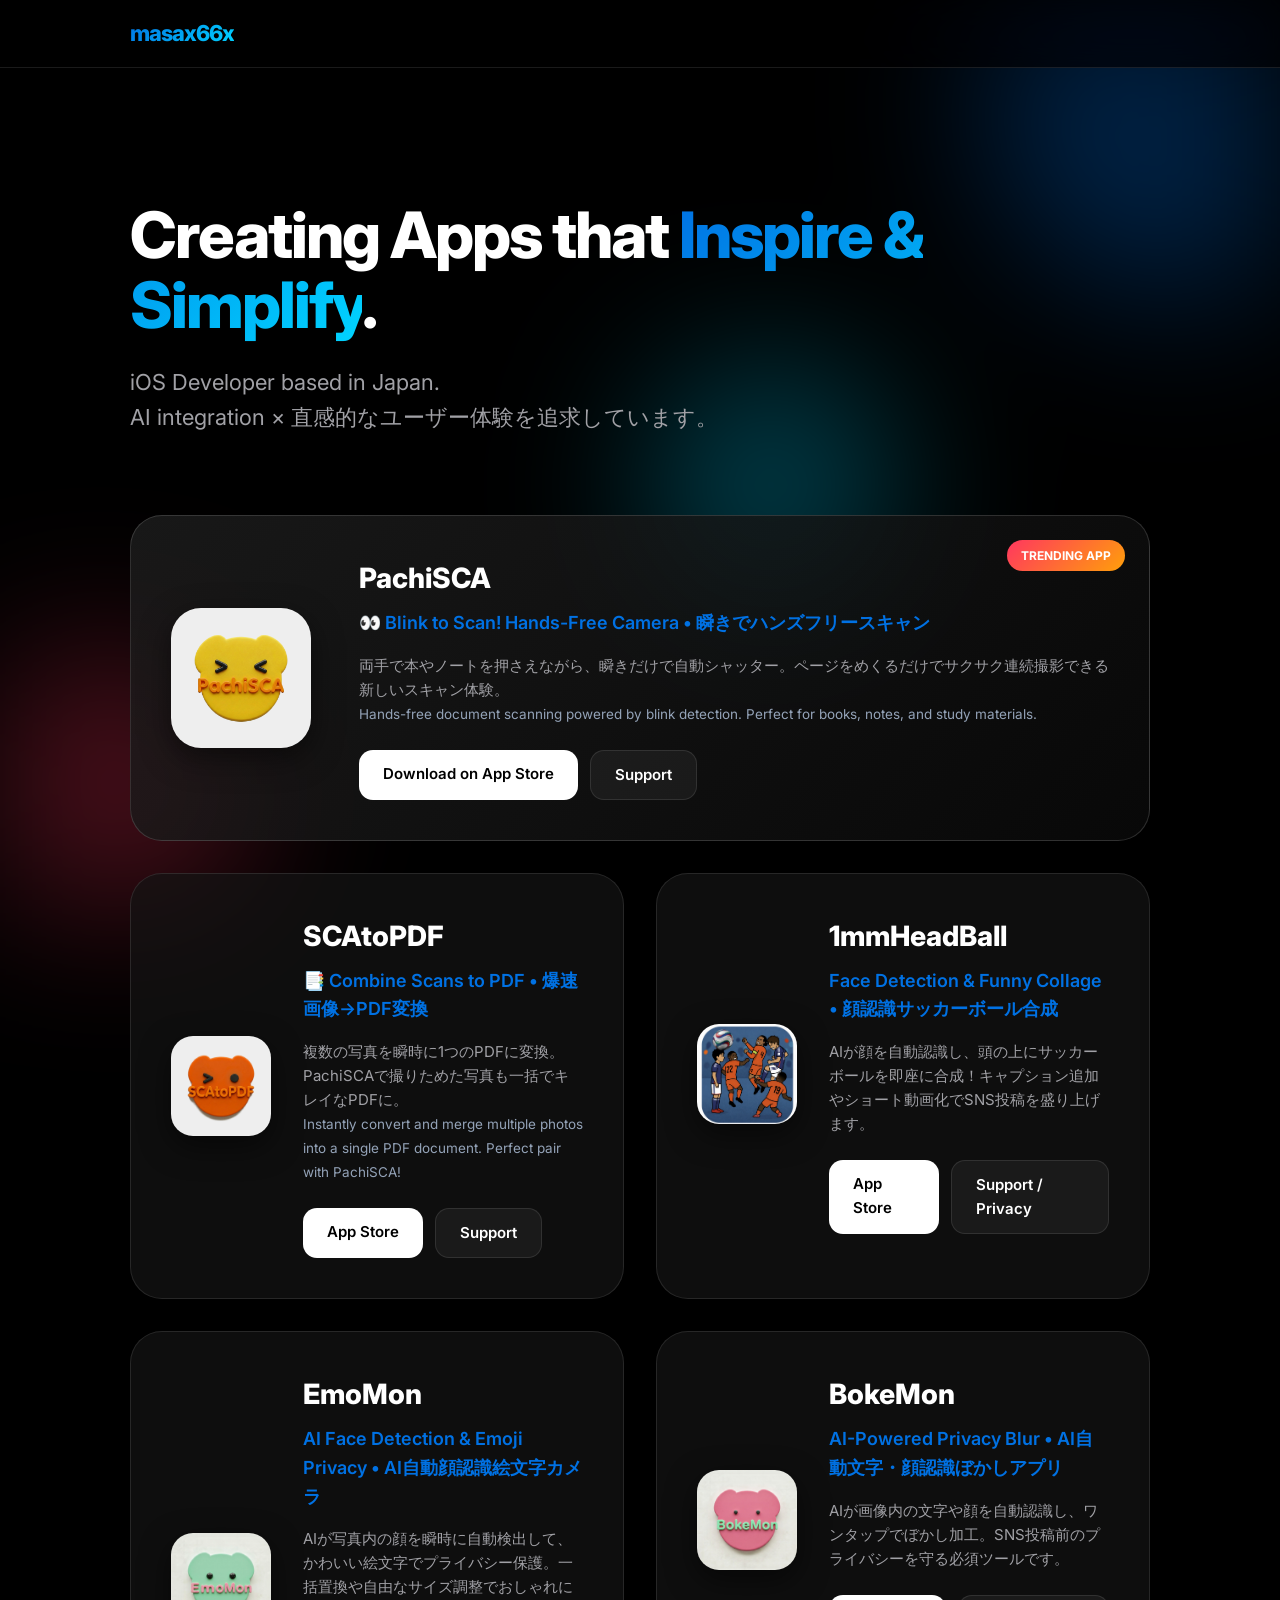
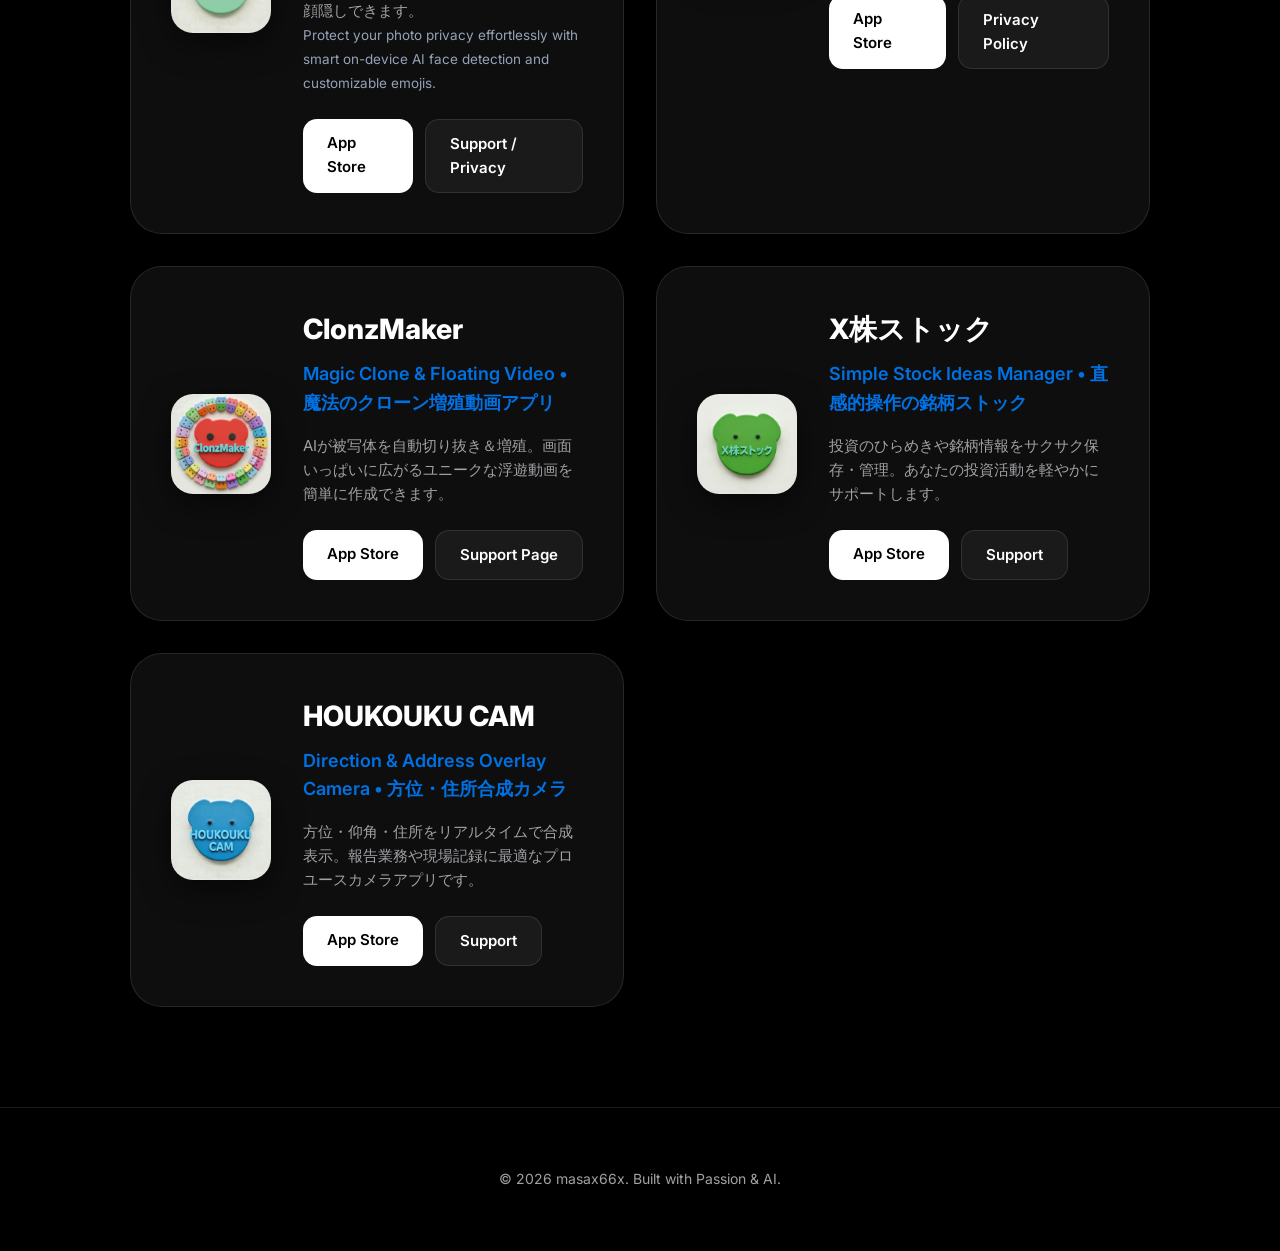
==== index.html @ 4d0e9a1a "Add EmoMon support & privacy policy page" ====
<!DOCTYPE html>
<html lang="ja">
<head>
    <meta charset="UTF-8">
    <meta name="viewport" content="width=device-width, initial-scale=1.0">
    <title>masax66x - iOS Developer Portfolio</title>
    <link rel="stylesheet" href="styles.css">
    <link rel="preconnect" href="https://fonts.googleapis.com">
    <link rel="preconnect" href="https://fonts.gstatic.com" crossorigin>
    <link href="https://fonts.googleapis.com/css2?family=Inter:wght@400;600;800&display=swap" rel="stylesheet">
    <link rel="canonical" href="https://masax66x-dev.github.io/">
    <meta name="description" content="Japanese iOS developer creating unique and practical apps with AI.">
</head>
<body>
    <div class="background-blobs">
        <div class="blob blob-1"></div>
        <div class="blob blob-2"></div>
        <div class="blob blob-3"></div>
    </div>

    <nav>
        <div class="nav-content">
            <a href="index.html" class="logo-text" style="text-decoration: none; color: inherit;">masax66x</a>
        </div>
    </nav>

    <main>
        <header class="hero">
            <h1 class="hero-title">Creating Apps that <span class="gradient-text">Inspire & Simplify</span>.</h1>
            <p class="hero-subtitle">
                iOS Developer based in Japan.<br>
                AI integration × 直感的なユーザー体験を追求しています。
            </p>
        </header>

        <section class="app-section">
            <div class="grid">

                <!-- PachiSCA (Featured) -->
                <div class="card featured-card">
                    <span class="badge">Trending App</span>
                    <div class="card-content">
                        <img src="assets/pachisca.png" alt="PachiSCA" class="app-icon">
                        <div class="app-info">
                            <h2 class="app-name">PachiSCA</h2>
                            <p class="app-tagline">👀 Blink to Scan! Hands-Free Camera • 瞬きでハンズフリースキャン</p>
                            <p class="app-description">
                                両手で本やノートを押さえながら、瞬きだけで自動シャッター。ページをめくるだけでサクサク連続撮影できる新しいスキャン体験。<br>
                                <span style="color: #94a3b8; font-size: 0.9em;">Hands-free document scanning powered by blink detection. Perfect for books, notes, and study materials.</span>
                            </p>
                            <div class="actions">
                                <a href="https://apps.apple.com/app/pachisca/id6759353652" target="_blank" class="btn btn-primary">Download on App Store</a>
                                <a href="https://leeward-ton-616.notion.site/PachiSCA-30cac8cb794e804baee2f85e294e82a7" target="_blank" class="btn btn-outline">Support</a>
                            </div>
                        </div>
                    </div>
                </div>

                <!-- SCAtoPDF -->
                <div class="card">
                    <div class="card-content">
                        <img src="assets/scatopdf.jpg" alt="SCAtoPDF" class="app-icon">
                        <div class="app-info">
                            <h2 class="app-name">SCAtoPDF</h2>
                            <p class="app-tagline">📑 Combine Scans to PDF • 爆速画像→PDF変換</p>
                            <p class="app-description">
                                複数の写真を瞬時に1つのPDFに変換。PachiSCAで撮りためた写真も一括でキレイなPDFに。<br>
                                <span style="color: #94a3b8; font-size: 0.9em;">Instantly convert and merge multiple photos into a single PDF document. Perfect pair with PachiSCA!</span>
                            </p>
                            <div class="actions">
                                <a href="https://apps.apple.com/app/scatopdf/id6759510153" target="_blank" class="btn btn-primary">App Store</a>
                                <a href="https://leeward-ton-616.notion.site/SCAtoPDF-30fac8cb794e8008b11fe68949dae117" target="_blank" class="btn btn-outline">Support</a>
                            </div>
                        </div>
                    </div>
                </div>

                <!-- 1mmHeadBall -->
                <div class="card">
                    <div class="card-content">
                        <img src="assets/HeadBall.jpg" alt="HeadBall" class="app-icon">
                        <div class="app-info">
                            <h2 class="app-name">1mmHeadBall</h2>
                            <p class="app-tagline">Face Detection & Funny Collage • 顔認識サッカーボール合成</p>
                            <p class="app-description">
                                AIが顔を自動認識し、頭の上にサッカーボールを即座に合成！キャプション追加やショート動画化でSNS投稿を盛り上げます。
                            </p>
                            <div class="actions">
                                <a href="https://apps.apple.com/app/1mmheadball/id6781898961" target="_blank" class="btn btn-primary">App Store</a>
                                <a href="headball.html" class="btn btn-outline">Support / Privacy</a>
                            </div>
                        </div>
                    </div>
                </div>

                <!-- EmoMon -->
                <div class="card">
                    <div class="card-content">
                        <img src="assets/emomon.png" alt="EmoMon" class="app-icon">
                        <div class="app-info">
                            <h2 class="app-name">EmoMon</h2>
                            <p class="app-tagline">AI Face Detection & Emoji Privacy • AI自動顔認識絵文字カメラ</p>
                            <p class="app-description">
                                AIが写真内の顔を瞬時に自動検出して、かわいい絵文字でプライバシー保護。一括置換や自由なサイズ調整でおしゃれに顔隠しできます。<br>
                                <span style="color: #94a3b8; font-size: 0.9em;">Protect your photo privacy effortlessly with smart on-device AI face detection and customizable emojis.</span>
                            </p>
                            <div class="actions">
                                <a href="https://apps.apple.com/app/emomon/id6824192437" target="_blank" class="btn btn-primary">App Store</a>
                                <a href="emomon.html" class="btn btn-outline">Support / Privacy</a>
                            </div>
                        </div>
                    </div>
                </div>

                <!-- BokeMon -->
                <div class="card">
                    <div class="card-content">
                        <img src="assets/bokemon.jpg" alt="BokeMon" class="app-icon">
                        <div class="app-info">
                            <h2 class="app-name">BokeMon</h2>
                            <p class="app-tagline">AI-Powered Privacy Blur • AI自動文字・顔認識ぼかしアプリ</p>
                            <p class="app-description">
                                AIが画像内の文字や顔を自動認識し、ワンタップでぼかし加工。SNS投稿前のプライバシーを守る必須ツールです。
                            </p>
                            <div class="actions">
                                <a href="https://apps.apple.com/app/bokemon/id6764519480" target="_blank" class="btn btn-primary">App Store</a>
                                <a href="bokemon.html" class="btn btn-outline">Privacy Policy</a>
                            </div>
                        </div>
                    </div>
                </div>

                <!-- ClonzMaker -->
                <div class="card">
                    <div class="card-content">
                        <img src="assets/clonzmaker.jpg" alt="ClonzMaker" class="app-icon">
                        <div class="app-info">
                            <h2 class="app-name">ClonzMaker</h2>
                            <p class="app-tagline">Magic Clone & Floating Video • 魔法のクローン増殖動画アプリ</p>
                            <p class="app-description">
                                AIが被写体を自動切り抜き＆増殖。画面いっぱいに広がるユニークな浮遊動画を簡単に作成できます。
                            </p>
                            <div class="actions">
                                <a href="https://apps.apple.com/app/id6762304849" target="_blank" class="btn btn-primary">App Store</a>
                                <a href="https://leeward-ton-616.notion.site/ClonzMaker-344ac8cb794e8049b853dfe573aecd61" target="_blank" class="btn btn-outline">Support Page</a>
                            </div>
                        </div>
                    </div>
                </div>

                <!-- X株ストック -->
                <div class="card">
                    <div class="card-content">
                        <img src="assets/xstock.jpg" alt="X株ストック" class="app-icon">
                        <div class="app-info">
                            <h2 class="app-name">X株ストック</h2>
                            <p class="app-tagline">Simple Stock Ideas Manager • 直感的操作の銘柄ストック</p>
                            <p class="app-description">
                                投資のひらめきや銘柄情報をサクサク保存・管理。あなたの投資活動を軽やかにサポートします。
                            </p>
                            <div class="actions">
                                <a href="https://apps.apple.com/jp/app/x%E6%A0%AA%E3%82%B9%E3%83%88%E3%83%83%E3%82%AF/id6757352103" target="_blank" class="btn btn-primary">App Store</a>
                                <a href="https://leeward-ton-616.notion.site/X-2dfac8cb794e803587a8eaffd6ccadaf" target="_blank" class="btn btn-outline">Support</a>
                            </div>
                        </div>
                    </div>
                </div>

                <!-- HOUKOUKU CAM -->
                <div class="card">
                    <div class="card-content">
                        <img src="assets/houkouku.jpg" alt="HOUKOUKU CAM" class="app-icon">
                        <div class="app-info">
                            <h2 class="app-name">HOUKOUKU CAM</h2>
                            <p class="app-tagline">Direction & Address Overlay Camera • 方位・住所合成カメラ</p>
                            <p class="app-description">
                                方位・仰角・住所をリアルタイムで合成表示。報告業務や現場記録に最適なプロユースカメラアプリです。
                            </p>
                            <div class="actions">
                                <a href="https://apps.apple.com/app/id6756608831" target="_blank" class="btn btn-primary">App Store</a>
                                <a href="https://leeward-ton-616.notion.site/HOUKOUKU-CAM-2ebac8cb794e8004b676d724b7607a5f" target="_blank" class="btn btn-outline">Support</a>
                            </div>
                        </div>
                    </div>
                </div>

            </div>
        </section>
    </main>

    <footer>
        <div class="footer-content">
            <p>© 2026 masax66x. Built with Passion & AI.</p>
        </div>
    </footer>
</body>
</html>
---- styles.css ----
:root {
    --bg-color: #000000;
    --card-bg: rgba(20, 20, 20, 0.7);
    --text-primary: #ffffff;
    --text-secondary: #a1a1a6;
    --accent-color: #0071e3;
    --glass-border: rgba(255, 255, 255, 0.1);
    --gradient-1: linear-gradient(135deg, #0071e3 0%, #00d4ff 100%);
    --gradient-2: linear-gradient(135deg, #ff375f 0%, #ff9f0a 100%);
}

* {
    margin: 0;
    padding: 0;
    box-sizing: border-box;
}

body {
    font-family: 'Inter', -apple-system, BlinkMacSystemFont, sans-serif;
    background-color: var(--bg-color);
    color: var(--text-primary);
    line-height: 1.6;
    overflow-x: hidden;
    -webkit-font-smoothing: antialiased;
}

/* Background Blobs */
.background-blobs {
    position: fixed;
    top: 0;
    left: 0;
    width: 100%;
    height: 100%;
    z-index: -1;
    overflow: hidden;
    filter: blur(80px);
}

.blob {
    position: absolute;
    border-radius: 50%;
    opacity: 0.3;
    animation: float 20s infinite alternate;
}

.blob-1 {
    width: 400px;
    height: 400px;
    background: #0071e3;
    top: -100px;
    right: -100px;
}

.blob-2 {
    width: 300px;
    height: 300px;
    background: #ff375f;
    bottom: -50px;
    left: -50px;
    animation-delay: -5s;
}

.blob-3 {
    width: 250px;
    height: 250px;
    background: #00d4ff;
    top: 40%;
    right: 30%;
    animation-delay: -10s;
}

@keyframes float {
    from { transform: translate(0, 0) scale(1); }
    to { transform: translate(50px, 50px) scale(1.1); }
}

/* Nav */
nav {
    padding: 16px 0;
    position: fixed;
    top: 0;
    width: 100%;
    z-index: 100;
    backdrop-filter: blur(20px) saturate(180%);
    -webkit-backdrop-filter: blur(20px) saturate(180%);
    background-color: rgba(0, 0, 0, 0.7);
    border-bottom: 1px solid var(--glass-border);
}

.nav-content {
    max-width: 1100px;
    margin: 0 auto;
    padding: 0 40px;
    display: flex;
    justify-content: space-between;
    align-items: center;
}

.logo-text {
    font-size: 22px;
    font-weight: 800;
    letter-spacing: -1px;
    background: var(--gradient-1);
    -webkit-background-clip: text;
    -webkit-text-fill-color: transparent;
}

/* Scroll Reveal */
.card {
    opacity: 0;
    transform: translateY(30px);
    animation: reveal 0.8s cubic-bezier(0.16, 1, 0.3, 1) forwards;
}

.card:nth-child(1) { animation-delay: 0.1s; }
.card:nth-child(2) { animation-delay: 0.2s; }
.card:nth-child(3) { animation-delay: 0.3s; }
.card:nth-child(4) { animation-delay: 0.4s; }
.card:nth-child(5) { animation-delay: 0.5s; }

@keyframes reveal {
    to {
        opacity: 1;
        transform: translateY(0);
    }
}

/* Main */
main {
    max-width: 1100px;
    margin: 120px auto 0;
    padding: 0 40px;
}

.hero {
    padding: 80px 0;
    text-align: left;
}

.hero-title {
    font-size: 64px;
    font-weight: 800;
    line-height: 1.1;
    margin-bottom: 24px;
    letter-spacing: -2px;
}

.hero-subtitle {
    font-size: 22px;
    color: var(--text-secondary);
    max-width: 600px;
}

.gradient-text {
    background: var(--gradient-1);
    -webkit-background-clip: text;
    -webkit-text-fill-color: transparent;
}

/* App Grid */
.app-section {
    padding-bottom: 100px;
}

.grid {
    display: grid;
    grid-template-columns: repeat(2, 1fr);
    gap: 32px;
}

.card {
    background: var(--card-bg);
    border: 1px solid var(--glass-border);
    border-radius: 32px;
    padding: 40px;
    position: relative;
    transition: transform 0.4s cubic-bezier(0.175, 0.885, 0.32, 1.275), border-color 0.3s ease;
    overflow: hidden;
}

.card:hover {
    transform: translateY(-8px) scale(1.02);
    border-color: rgba(255, 255, 255, 0.3);
}

.featured-card {
    grid-column: span 2;
    background: linear-gradient(135deg, rgba(30, 30, 30, 0.8), rgba(10, 10, 10, 0.8));
    border: 1px solid rgba(255, 255, 255, 0.15);
}

.badge {
    position: absolute;
    top: 24px;
    right: 24px;
    background: var(--gradient-2);
    padding: 6px 14px;
    border-radius: 100px;
    font-size: 12px;
    font-weight: 700;
    text-transform: uppercase;
}

.card-content {
    display: flex;
    gap: 32px;
    align-items: center;
}

.featured-card .card-content {
    gap: 48px;
}

.app-icon {
    width: 100px;
    height: 100px;
    border-radius: 22px;
    object-fit: cover;
    box-shadow: 0 10px 30px rgba(0,0,0,0.5);
}

.featured-card .app-icon {
    width: 140px;
    height: 140px;
    border-radius: 30px;
}

.app-info {
    flex: 1;
}

.app-name {
    font-size: 28px;
    font-weight: 800;
    margin-bottom: 8px;
}

.app-tagline {
    font-size: 18px;
    font-weight: 600;
    color: var(--accent-color);
    margin-bottom: 16px;
}

.app-description {
    font-size: 15px;
    color: var(--text-secondary);
    margin-bottom: 24px;
}

/* Buttons */
.actions {
    display: flex;
    gap: 12px;
}

.btn {
    padding: 12px 24px;
    border-radius: 14px;
    text-decoration: none;
    font-size: 15px;
    font-weight: 600;
    transition: opacity 0.2s ease, transform 0.2s ease;
}

.btn:hover {
    opacity: 0.9;
    transform: scale(0.98);
}

.btn-primary {
    background-color: var(--text-primary);
    color: var(--bg-color);
}

.btn-outline {
    border: 1px solid var(--glass-border);
    color: var(--text-primary);
    background: rgba(255, 255, 255, 0.05);
}

.btn-coming-soon {
    background: rgba(255, 255, 255, 0.1);
    color: rgba(255, 255, 255, 0.4);
    cursor: default;
    pointer-events: none;
}

/* Footer */
footer {
    padding: 60px 0;
    border-top: 1px solid var(--glass-border);
    text-align: center;
}

.footer-content p {
    color: var(--text-secondary);
    font-size: 14px;
}

/* Responsive */
@media (max-width: 900px) {
    .grid { grid-template-columns: 1fr; }
    .featured-card { grid-column: span 1; }
    .hero-title { font-size: 48px; }
}

@media (max-width: 600px) {
    .card-content { flex-direction: column; text-align: center; gap: 24px; }
    .actions { justify-content: center; flex-direction: column; }
    .featured-card .app-icon { width: 140px; height: 140px; }
    .hero-title { font-size: 36px; }
    main { padding: 0 20px; }
    nav { padding: 16px 20px; }
}
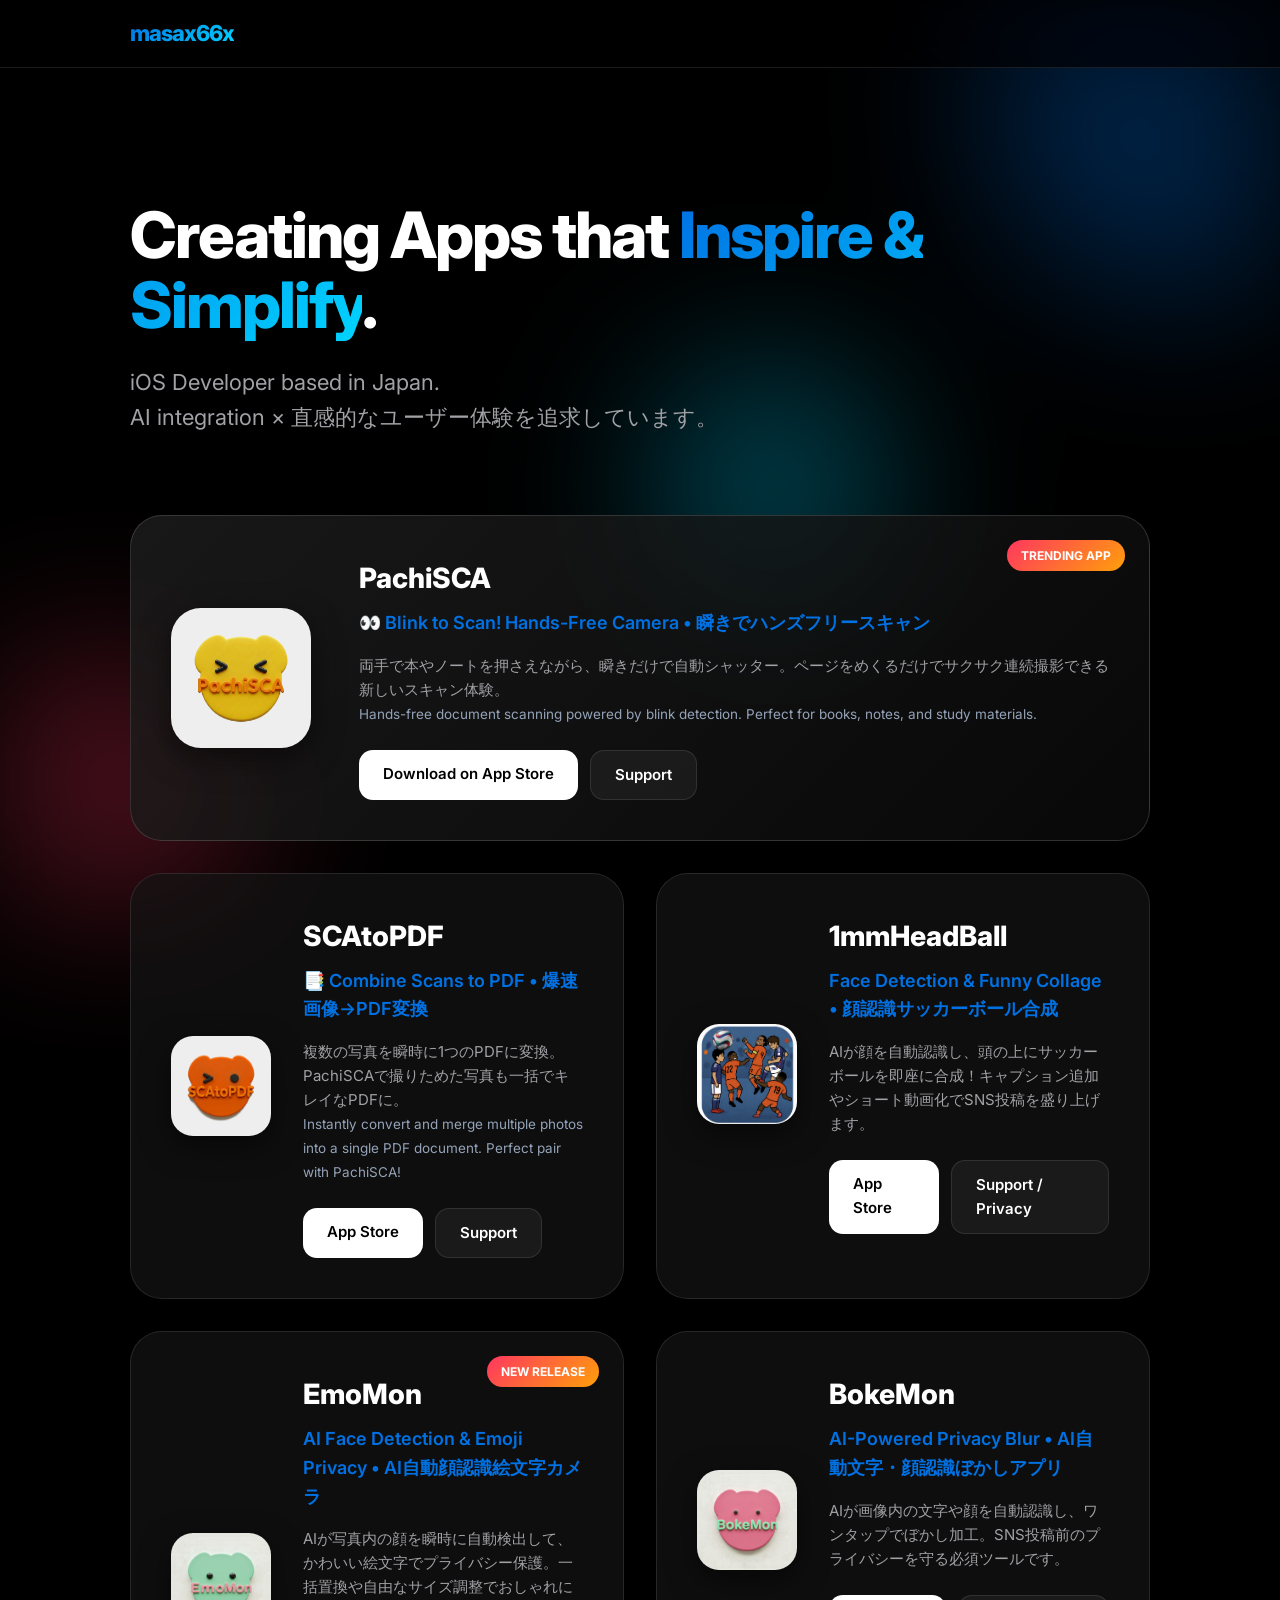
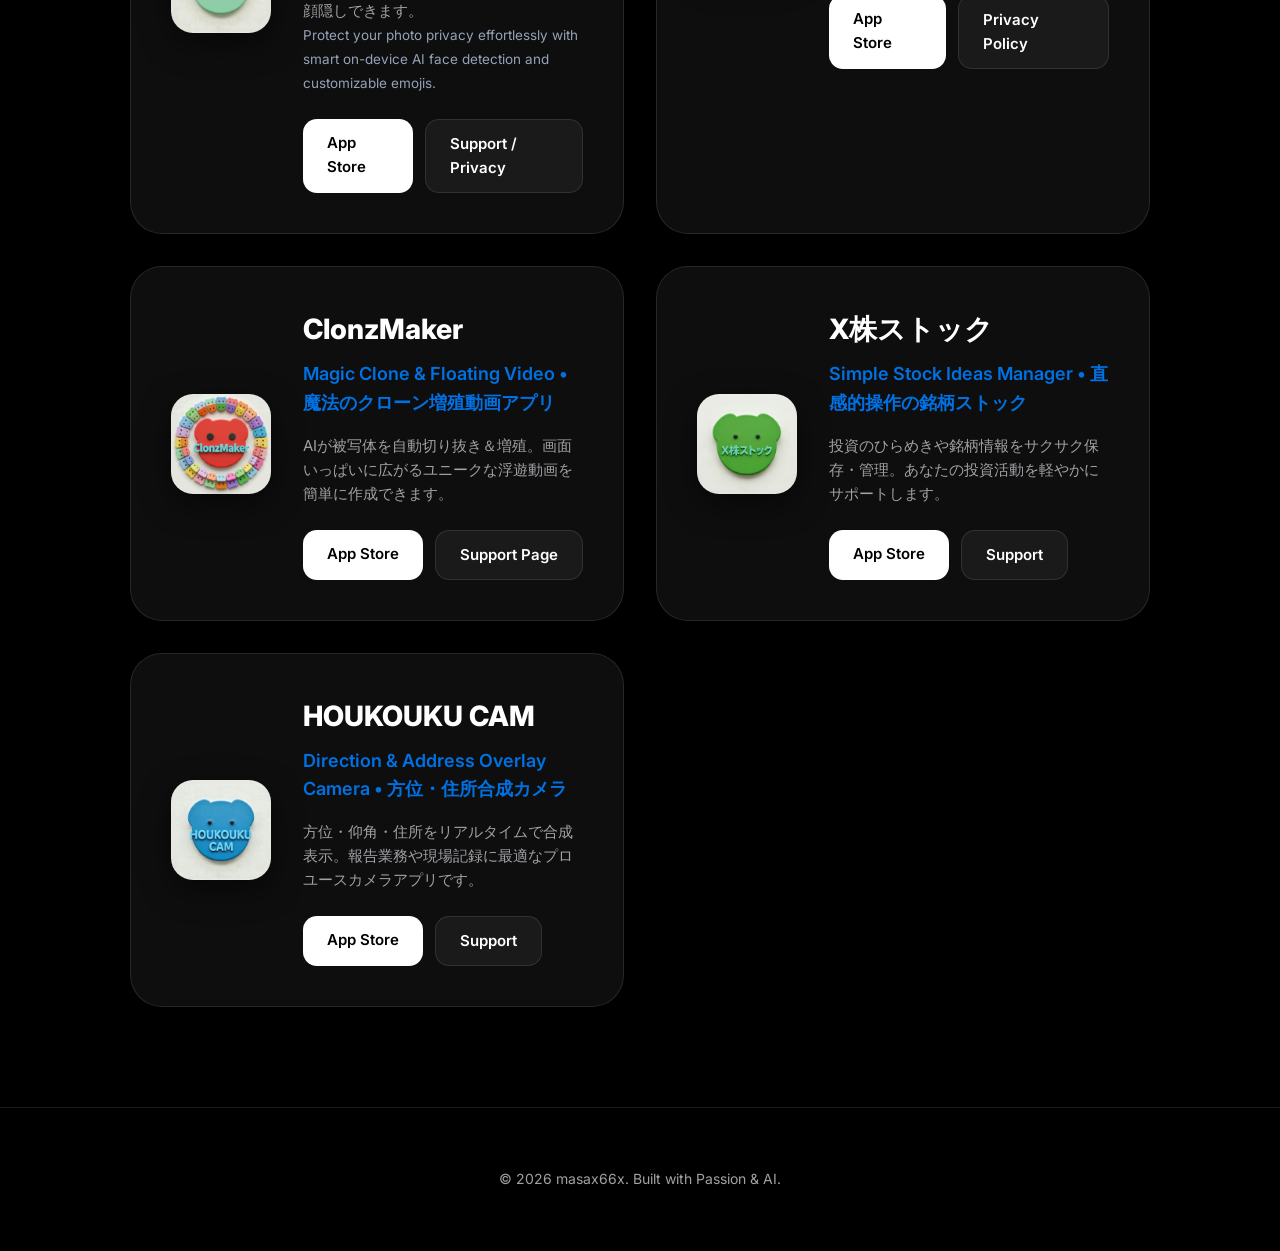
==== commit 4324e4a1: "Add NEW RELEASE badge to EmoMon card" ====
--- a/index.html
+++ b/index.html
@@ -95,6 +95,7 @@
 
                 <!-- EmoMon -->
                 <div class="card">
+                    <span class="badge">NEW RELEASE</span>
                     <div class="card-content">
                         <img src="assets/emomon.png" alt="EmoMon" class="app-icon">
                         <div class="app-info">
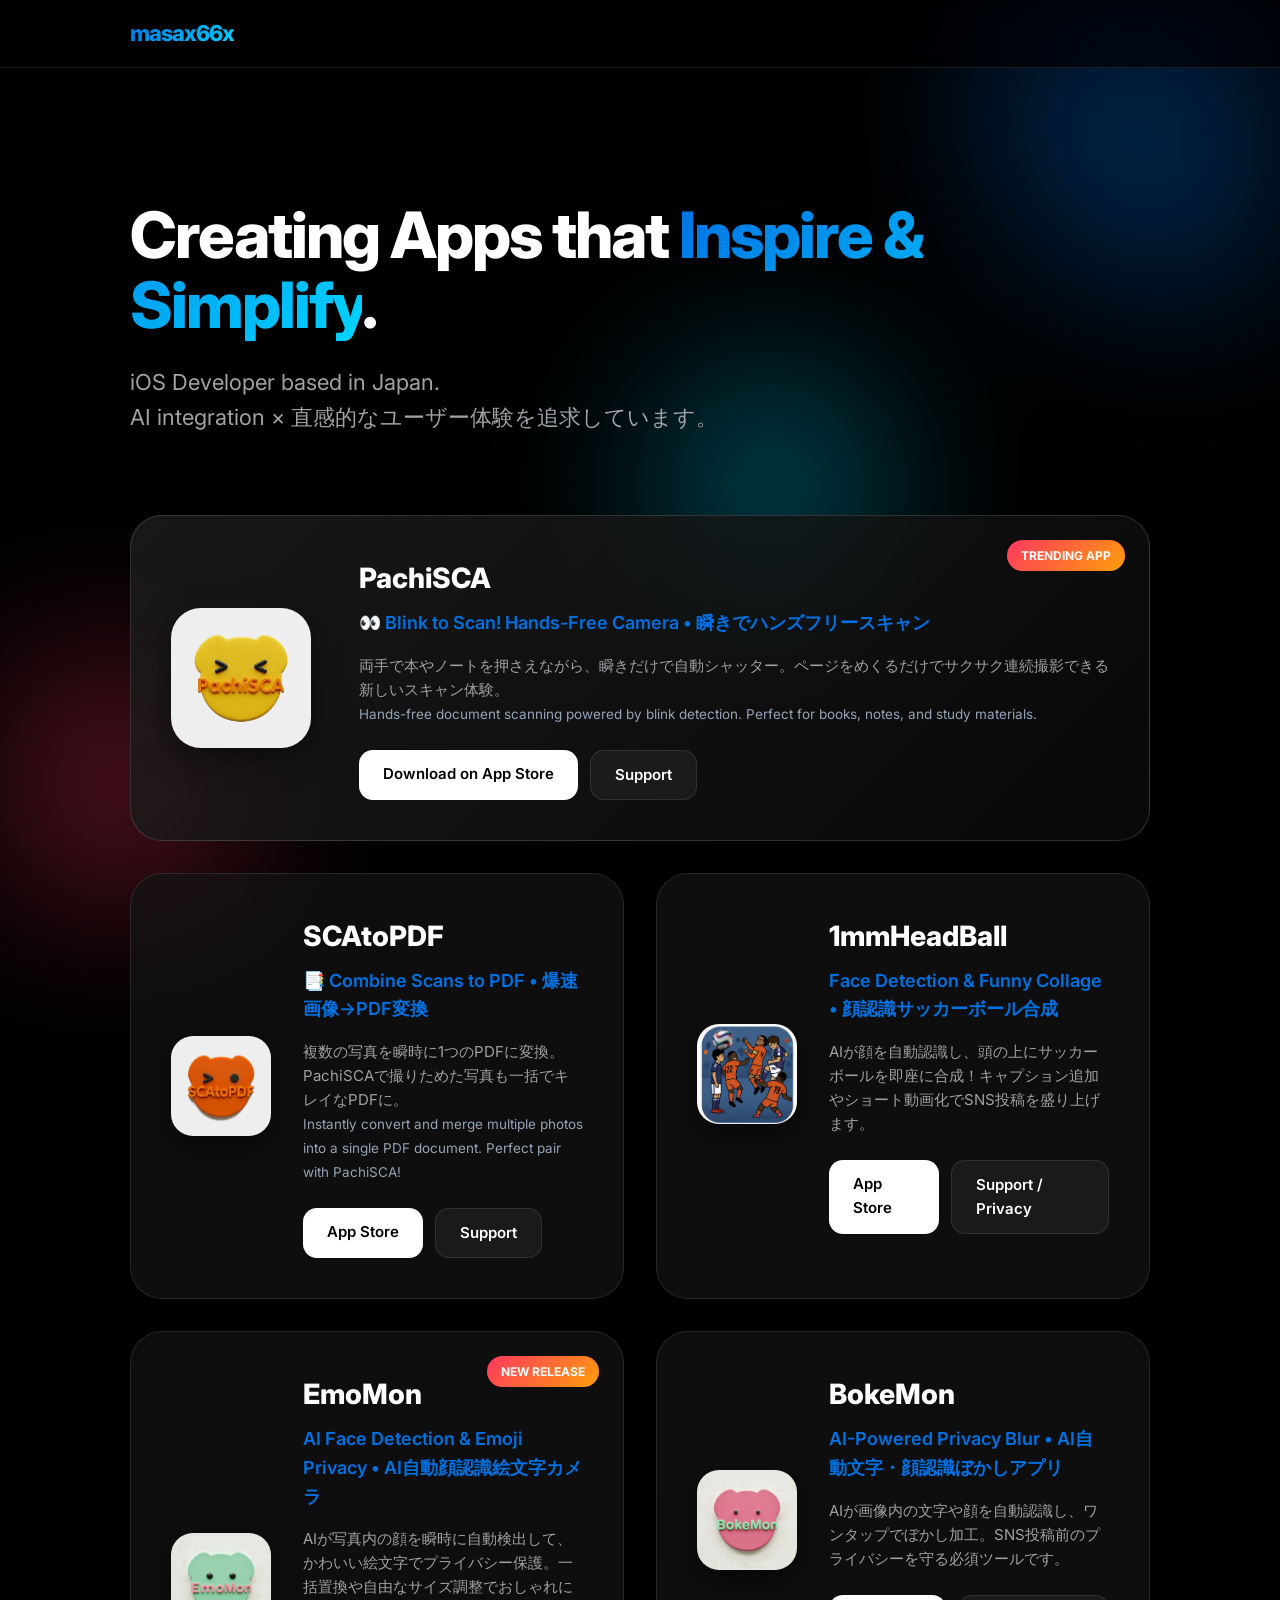
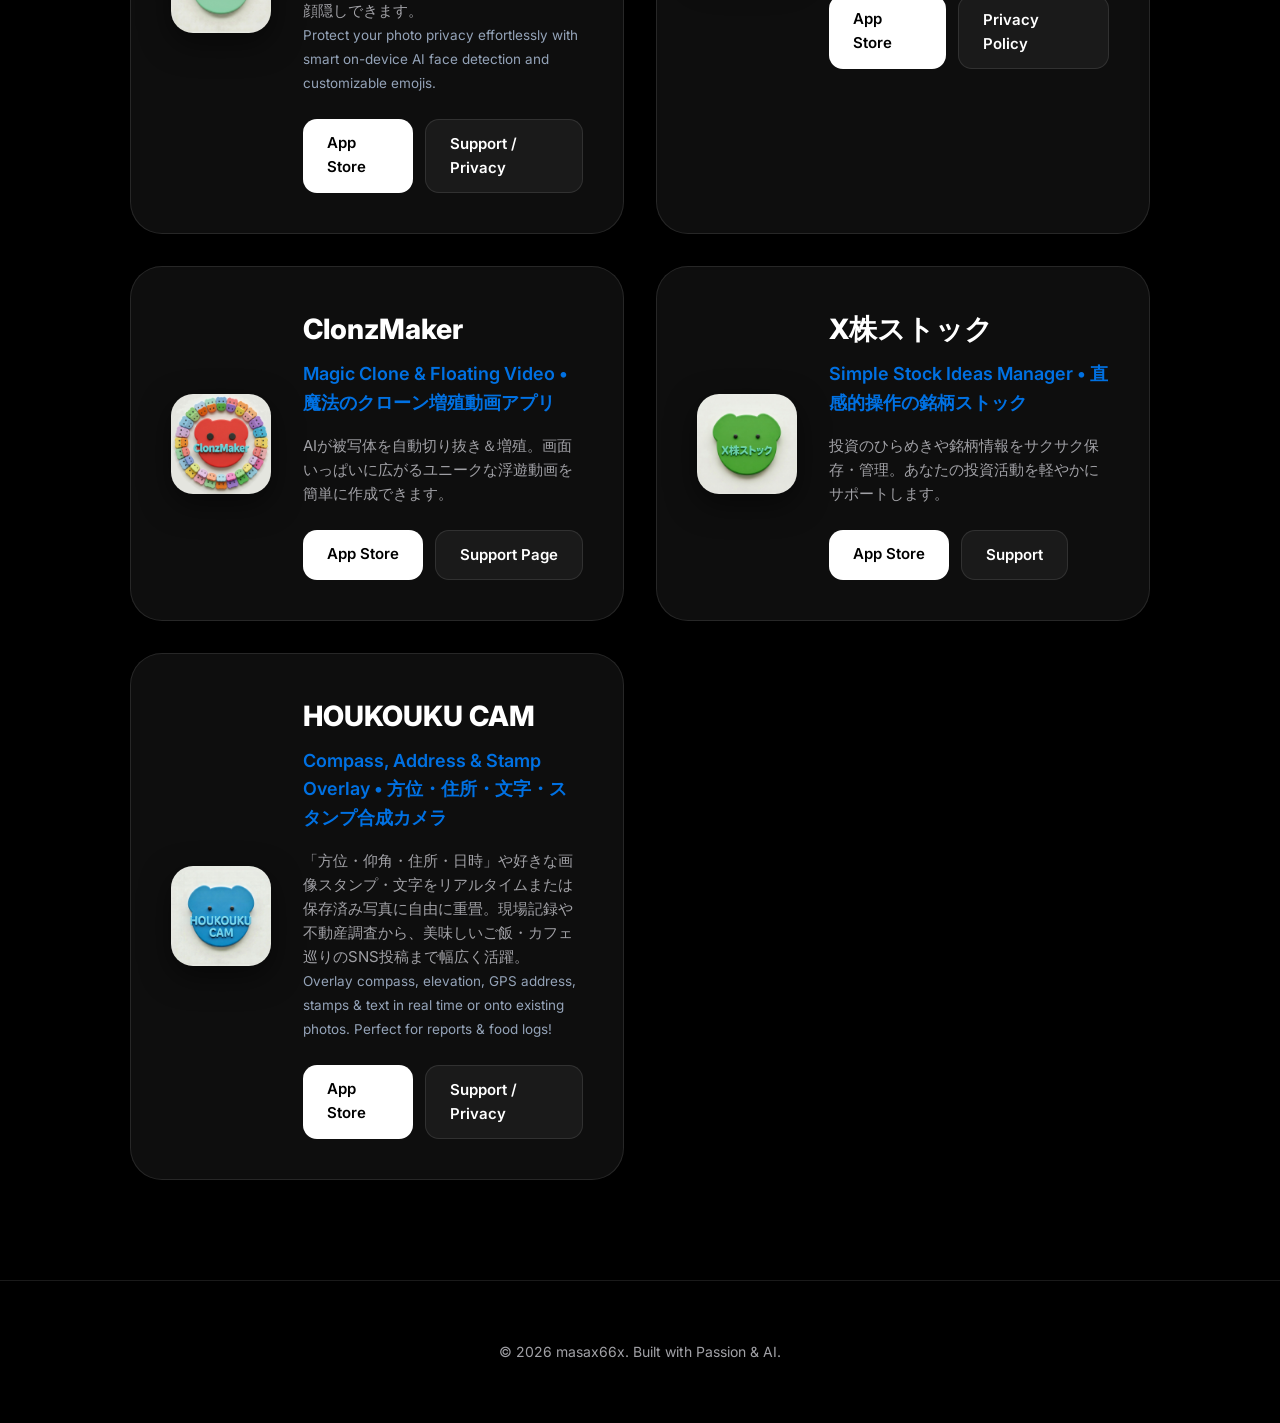
==== commit 83300be2: "Add HOUKOUKU CAM support and privacy policy page (houkouku_cam.html)" ====
--- a/index.html
+++ b/index.html
@@ -173,13 +173,14 @@
                         <img src="assets/houkouku.jpg" alt="HOUKOUKU CAM" class="app-icon">
                         <div class="app-info">
                             <h2 class="app-name">HOUKOUKU CAM</h2>
-                            <p class="app-tagline">Direction & Address Overlay Camera • 方位・住所合成カメラ</p>
+                            <p class="app-tagline">Compass, Address & Stamp Overlay • 方位・住所・文字・スタンプ合成カメラ</p>
                             <p class="app-description">
-                                方位・仰角・住所をリアルタイムで合成表示。報告業務や現場記録に最適なプロユースカメラアプリです。
+                                「方位・仰角・住所・日時」や好きな画像スタンプ・文字をリアルタイムまたは保存済み写真に自由に重畳。現場記録や不動産調査から、美味しいご飯・カフェ巡りのSNS投稿まで幅広く活躍。<br>
+                                <span style="color: #94a3b8; font-size: 0.9em;">Overlay compass, elevation, GPS address, stamps & text in real time or onto existing photos. Perfect for reports & food logs!</span>
                             </p>
                             <div class="actions">
                                 <a href="https://apps.apple.com/app/id6756608831" target="_blank" class="btn btn-primary">App Store</a>
-                                <a href="https://leeward-ton-616.notion.site/HOUKOUKU-CAM-2ebac8cb794e8004b676d724b7607a5f" target="_blank" class="btn btn-outline">Support</a>
+                                <a href="houkouku_cam.html" class="btn btn-outline">Support / Privacy</a>
                             </div>
                         </div>
                     </div>
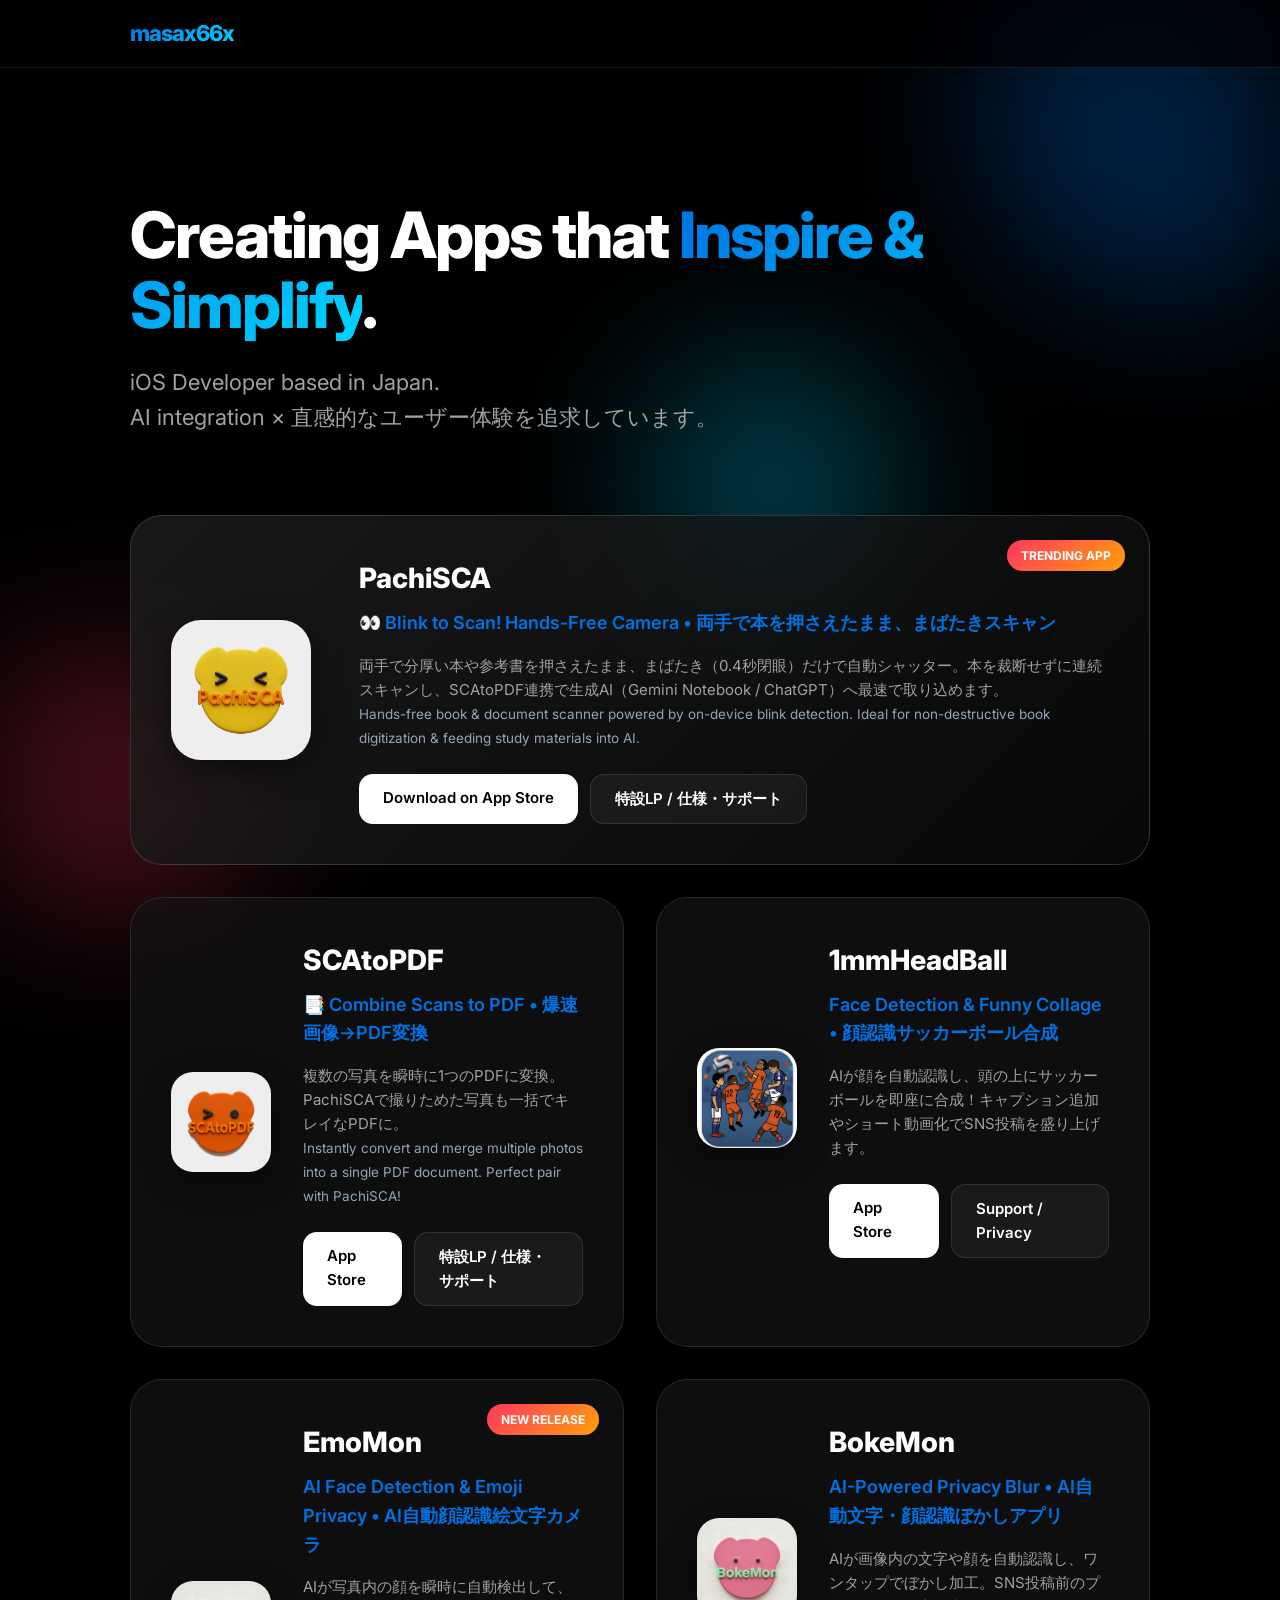
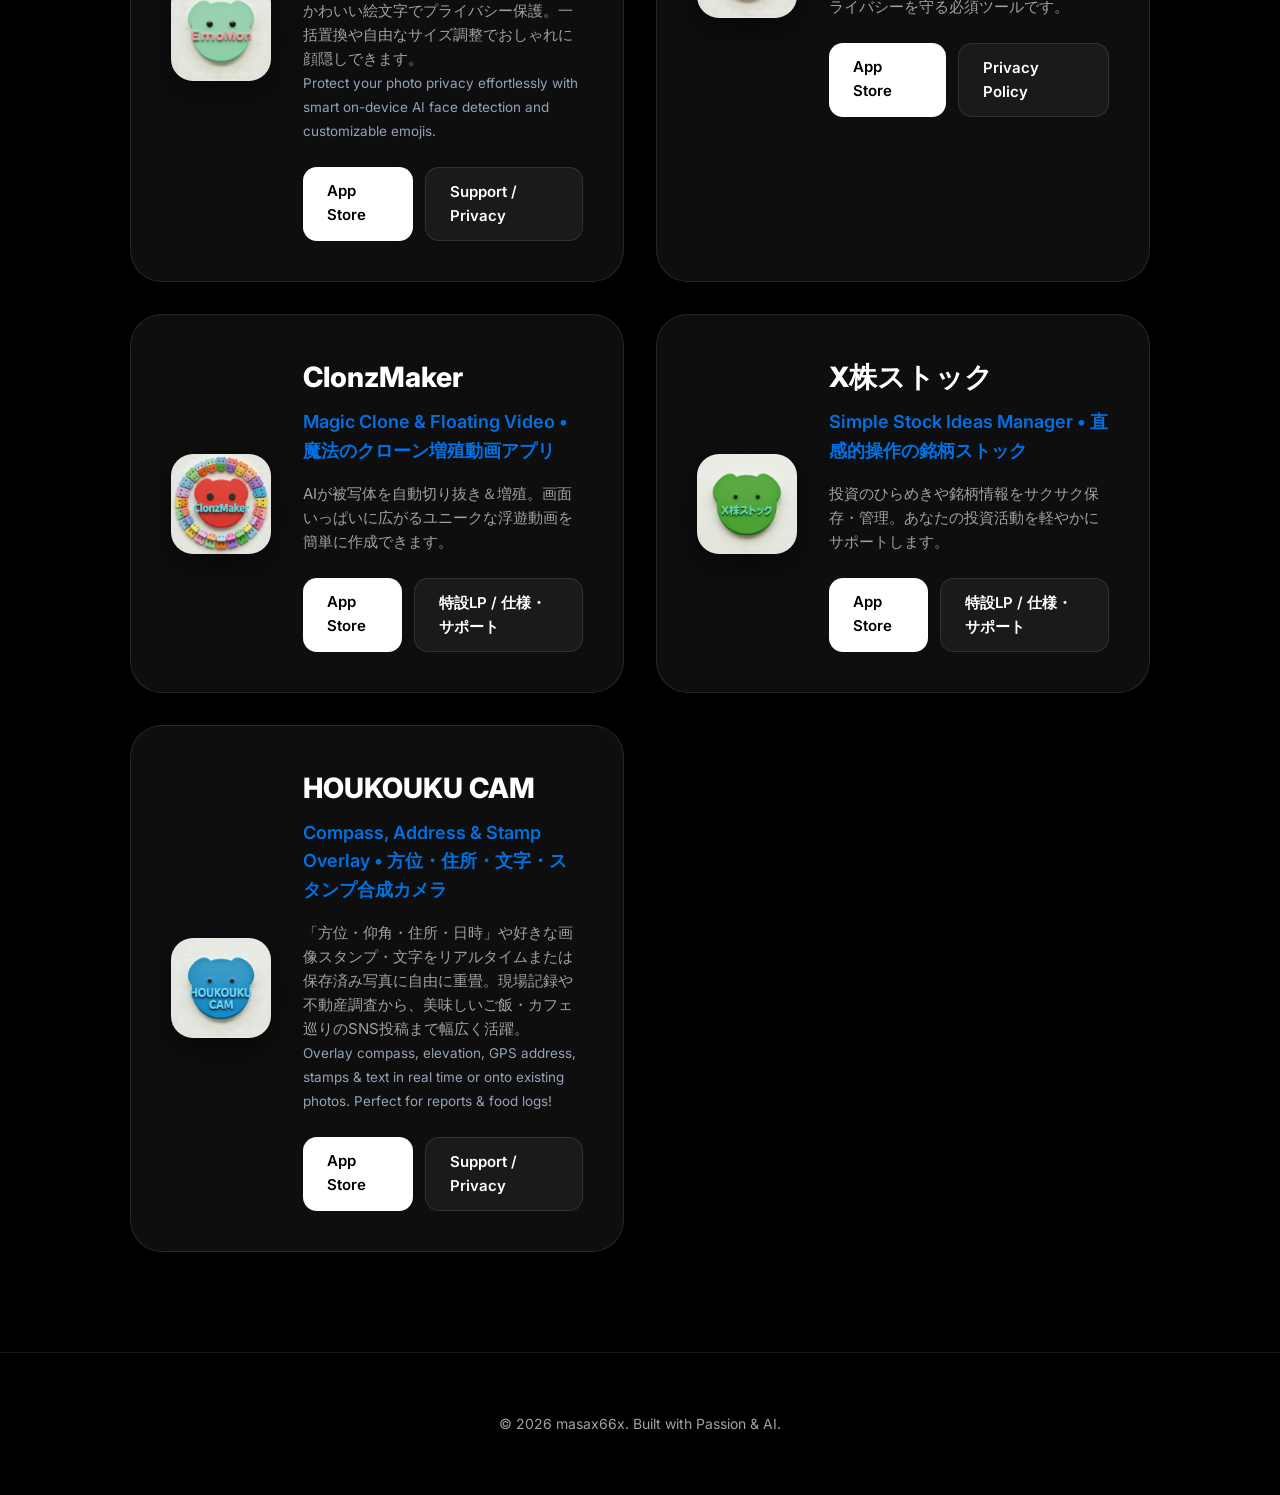
==== commit 69524a3f: "Unify app LPs, support, privacy pages & add SEO/GEO/Smart App Banners" ====
--- a/index.html
+++ b/index.html
@@ -3,13 +3,51 @@
 <head>
     <meta charset="UTF-8">
     <meta name="viewport" content="width=device-width, initial-scale=1.0">
-    <title>masax66x - iOS Developer Portfolio</title>
+    <title>masax66x - iOS Developer Portfolio | AI × 直感的iOSアプリ開発</title>
     <link rel="stylesheet" href="styles.css">
     <link rel="preconnect" href="https://fonts.googleapis.com">
     <link rel="preconnect" href="https://fonts.gstatic.com" crossorigin>
     <link href="https://fonts.googleapis.com/css2?family=Inter:wght@400;600;800&display=swap" rel="stylesheet">
     <link rel="canonical" href="https://masax66x-dev.github.io/">
-    <meta name="description" content="Japanese iOS developer creating unique and practical apps with AI.">
+    <meta name="description" content="iOS Developer masax66x (MASAHIRO SAITO) 公式ポートフォリオ。PachiSCA（まばたきスキャン）、SCAtoPDF、HOUKOUKU CAM（方位・GPS・スタンプ合成カメラ）、EmoMon、BokeMon、ClonzMaker、1mmHeadBall、X株ストックなどオンデバイスAIを活用したiOSアプリを公開中。">
+    <meta property="og:title" content="masax66x - iOS Developer Portfolio">
+    <meta property="og:description" content="オンデバイスAI × 直感的なユーザー体験を追求する個人iOS開発者 masax66x の公式アプリ一覧・サポートポータル。">
+    <meta property="og:type" content="website">
+    <meta property="og:url" content="https://masax66x-dev.github.io/">
+    <meta property="og:image" content="https://masax66x-dev.github.io/assets/pachisca.png">
+    <meta name="twitter:card" content="summary">
+    <meta name="twitter:site" content="@masax66x">
+    <link rel="alternate" type="text/plain" title="LLMs Context" href="https://masax66x-dev.github.io/llms.txt">
+    <script type="application/ld+json">
+    {
+      "@context": "https://schema.org",
+      "@type": "ProfilePage",
+      "mainEntity": {
+        "@type": "Person",
+        "name": "MASAHIRO SAITO",
+        "alternateName": "masax66x",
+        "url": "https://masax66x-dev.github.io/",
+        "sameAs": [
+          "https://x.com/masax66x",
+          "https://github.com/masax66x-dev"
+        ]
+      },
+      "hasPart": {
+        "@type": "ItemList",
+        "name": "masax66x iOS Applications",
+        "itemListElement": [
+          { "@type": "ListItem", "position": 1, "name": "PachiSCA", "url": "https://masax66x-dev.github.io/pachisca/" },
+          { "@type": "ListItem", "position": 2, "name": "SCAtoPDF", "url": "https://masax66x-dev.github.io/scatopdf/" },
+          { "@type": "ListItem", "position": 3, "name": "HOUKOUKU CAM", "url": "https://masax66x-dev.github.io/houkouku_cam.html" },
+          { "@type": "ListItem", "position": 4, "name": "EmoMon", "url": "https://masax66x-dev.github.io/emomon.html" },
+          { "@type": "ListItem", "position": 5, "name": "BokeMon", "url": "https://masax66x-dev.github.io/bokemon.html" },
+          { "@type": "ListItem", "position": 6, "name": "ClonzMaker", "url": "https://masax66x-dev.github.io/clonzmaker/" },
+          { "@type": "ListItem", "position": 7, "name": "1mmHeadBall", "url": "https://masax66x-dev.github.io/headball.html" },
+          { "@type": "ListItem", "position": 8, "name": "X株ストック", "url": "https://masax66x-dev.github.io/xstock/" }
+        ]
+      }
+    }
+    </script>
 </head>
 <body>
     <div class="background-blobs">
@@ -43,14 +81,14 @@
                         <img src="assets/pachisca.png" alt="PachiSCA" class="app-icon">
                         <div class="app-info">
                             <h2 class="app-name">PachiSCA</h2>
-                            <p class="app-tagline">👀 Blink to Scan! Hands-Free Camera • 瞬きでハンズフリースキャン</p>
-                            <p class="app-description">
-                                両手で本やノートを押さえながら、瞬きだけで自動シャッター。ページをめくるだけでサクサク連続撮影できる新しいスキャン体験。<br>
-                                <span style="color: #94a3b8; font-size: 0.9em;">Hands-free document scanning powered by blink detection. Perfect for books, notes, and study materials.</span>
+                            <p class="app-tagline">👀 Blink to Scan! Hands-Free Camera • 両手で本を押さえたまま、まばたきスキャン</p>
+                            <p class="app-description">
+                                両手で分厚い本や参考書を押さえたまま、まばたき（0.4秒閉眼）だけで自動シャッター。本を裁断せずに連続スキャンし、SCAtoPDF連携で生成AI（Gemini Notebook / ChatGPT）へ最速で取り込めます。<br>
+                                <span style="color: #94a3b8; font-size: 0.9em;">Hands-free book & document scanner powered by on-device blink detection. Ideal for non-destructive book digitization & feeding study materials into AI.</span>
                             </p>
                             <div class="actions">
                                 <a href="https://apps.apple.com/app/pachisca/id6759353652" target="_blank" class="btn btn-primary">Download on App Store</a>
-                                <a href="https://leeward-ton-616.notion.site/PachiSCA-30cac8cb794e804baee2f85e294e82a7" target="_blank" class="btn btn-outline">Support</a>
+                                <a href="pachisca/" class="btn btn-outline">特設LP / 仕様・サポート</a>
                             </div>
                         </div>
                     </div>
@@ -69,7 +107,7 @@
                             </p>
                             <div class="actions">
                                 <a href="https://apps.apple.com/app/scatopdf/id6759510153" target="_blank" class="btn btn-primary">App Store</a>
-                                <a href="https://leeward-ton-616.notion.site/SCAtoPDF-30fac8cb794e8008b11fe68949dae117" target="_blank" class="btn btn-outline">Support</a>
+                                <a href="scatopdf/" class="btn btn-outline">特設LP / 仕様・サポート</a>
                             </div>
                         </div>
                     </div>
@@ -143,7 +181,7 @@
                             </p>
                             <div class="actions">
                                 <a href="https://apps.apple.com/app/id6762304849" target="_blank" class="btn btn-primary">App Store</a>
-                                <a href="https://leeward-ton-616.notion.site/ClonzMaker-344ac8cb794e8049b853dfe573aecd61" target="_blank" class="btn btn-outline">Support Page</a>
+                                <a href="clonzmaker/" class="btn btn-outline">特設LP / 仕様・サポート</a>
                             </div>
                         </div>
                     </div>
@@ -161,7 +199,7 @@
                             </p>
                             <div class="actions">
                                 <a href="https://apps.apple.com/jp/app/x%E6%A0%AA%E3%82%B9%E3%83%88%E3%83%83%E3%82%AF/id6757352103" target="_blank" class="btn btn-primary">App Store</a>
-                                <a href="https://leeward-ton-616.notion.site/X-2dfac8cb794e803587a8eaffd6ccadaf" target="_blank" class="btn btn-outline">Support</a>
+                                <a href="xstock/" class="btn btn-outline">特設LP / 仕様・サポート</a>
                             </div>
                         </div>
                     </div>
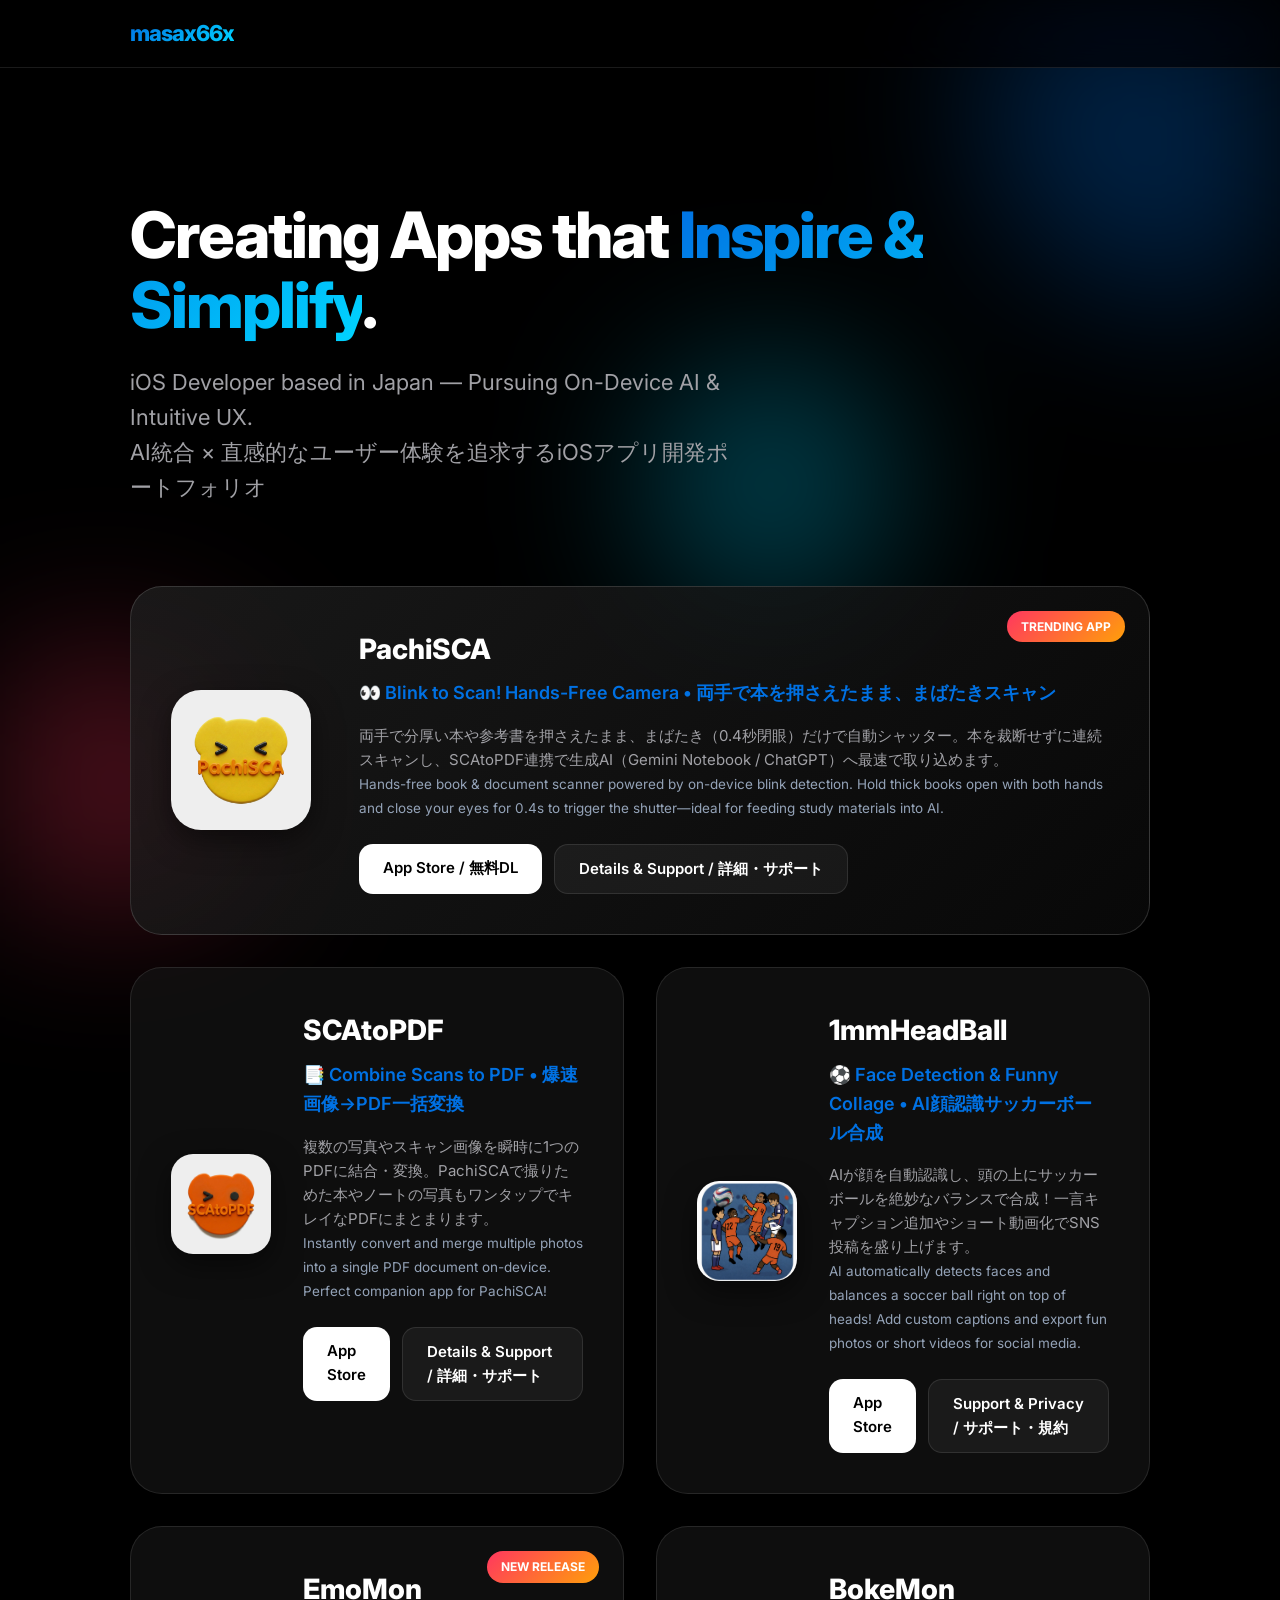
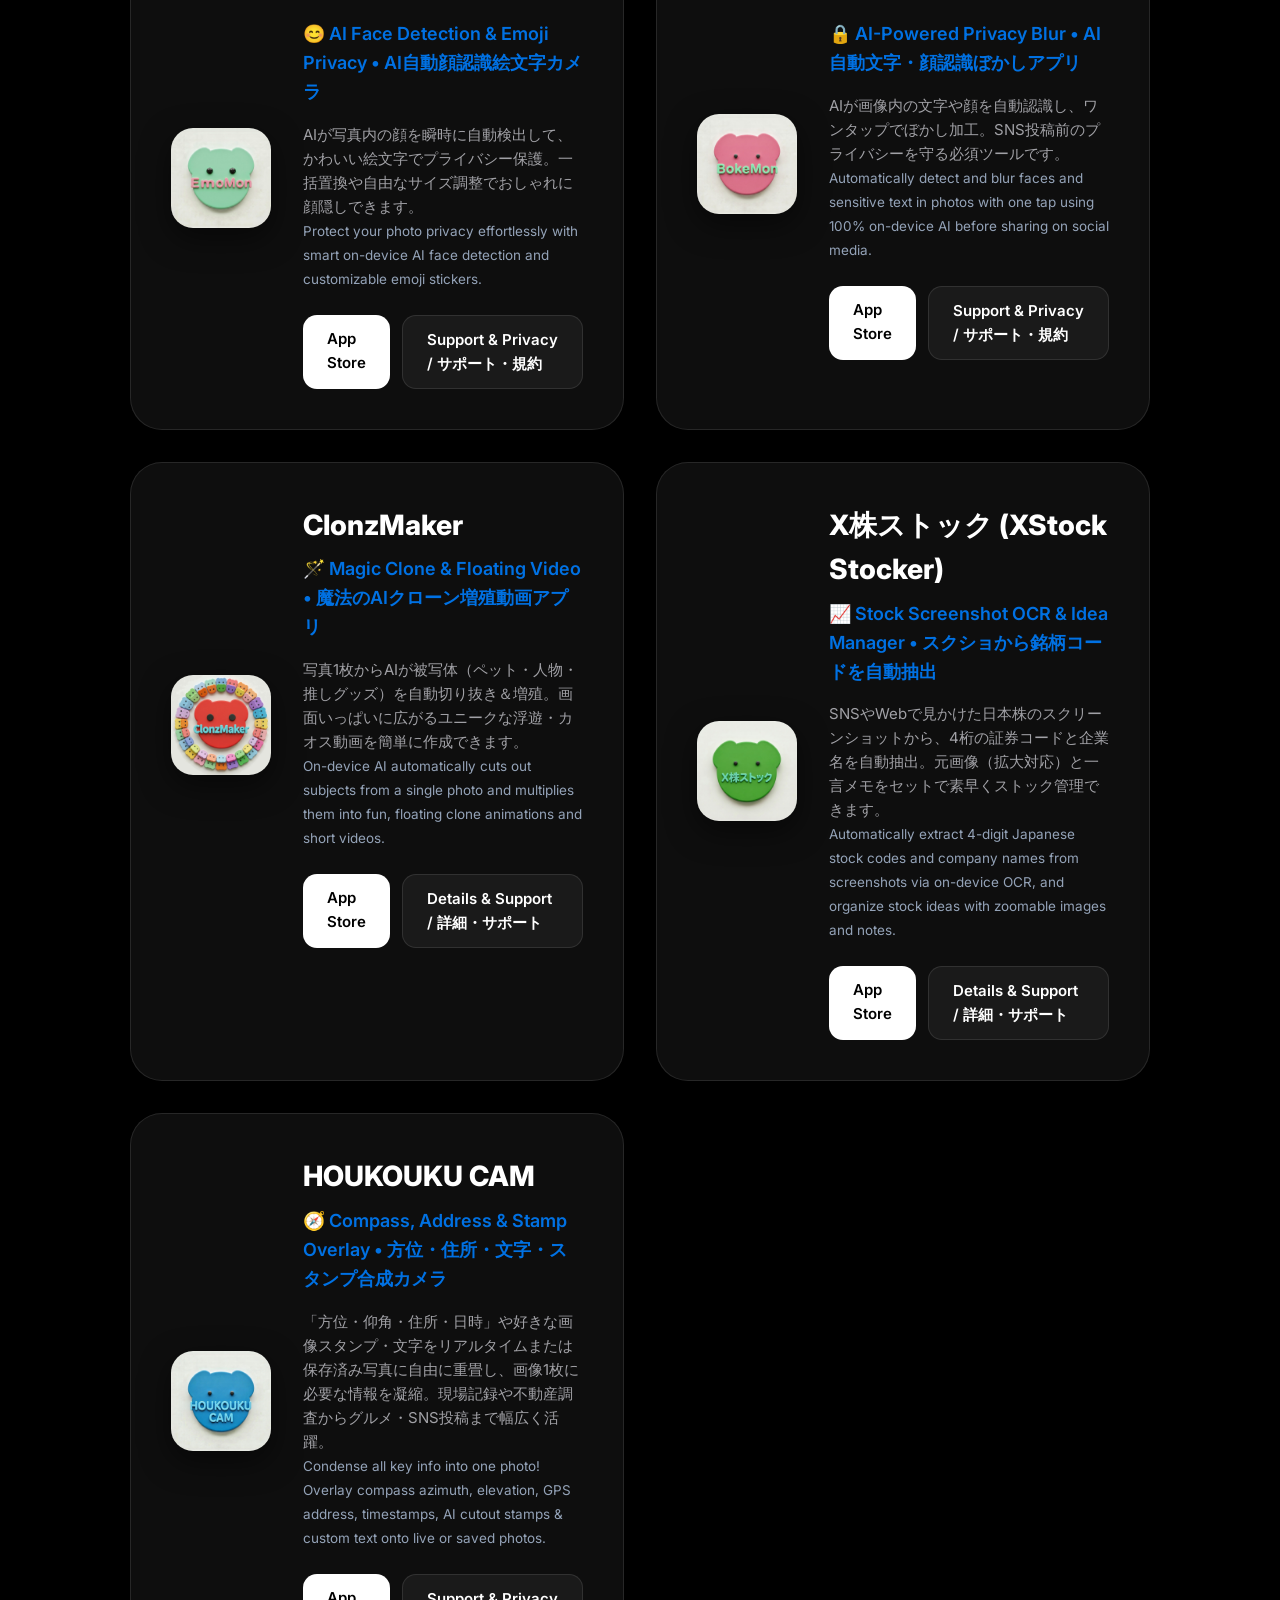
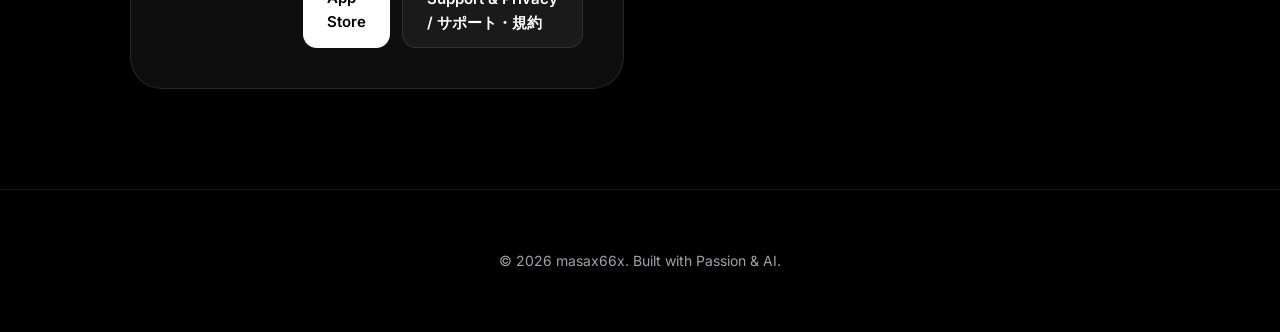
==== commit aec719f2: "Make portfolio and all app pages fully bilingual (JP/EN) with clear button labels" ====
--- a/index.html
+++ b/index.html
@@ -66,8 +66,8 @@
         <header class="hero">
             <h1 class="hero-title">Creating Apps that <span class="gradient-text">Inspire & Simplify</span>.</h1>
             <p class="hero-subtitle">
-                iOS Developer based in Japan.<br>
-                AI integration × 直感的なユーザー体験を追求しています。
+                iOS Developer based in Japan — Pursuing On-Device AI & Intuitive UX.<br>
+                AI統合 × 直感的なユーザー体験を追求するiOSアプリ開発ポートフォリオ
             </p>
         </header>
 
@@ -84,11 +84,11 @@
                             <p class="app-tagline">👀 Blink to Scan! Hands-Free Camera • 両手で本を押さえたまま、まばたきスキャン</p>
                             <p class="app-description">
                                 両手で分厚い本や参考書を押さえたまま、まばたき（0.4秒閉眼）だけで自動シャッター。本を裁断せずに連続スキャンし、SCAtoPDF連携で生成AI（Gemini Notebook / ChatGPT）へ最速で取り込めます。<br>
-                                <span style="color: #94a3b8; font-size: 0.9em;">Hands-free book & document scanner powered by on-device blink detection. Ideal for non-destructive book digitization & feeding study materials into AI.</span>
-                            </p>
-                            <div class="actions">
-                                <a href="https://apps.apple.com/app/pachisca/id6759353652" target="_blank" class="btn btn-primary">Download on App Store</a>
-                                <a href="pachisca/" class="btn btn-outline">特設LP / 仕様・サポート</a>
+                                <span style="color: #94a3b8; font-size: 0.9em;">Hands-free book & document scanner powered by on-device blink detection. Hold thick books open with both hands and close your eyes for 0.4s to trigger the shutter—ideal for feeding study materials into AI.</span>
+                            </p>
+                            <div class="actions">
+                                <a href="https://apps.apple.com/app/pachisca/id6759353652" target="_blank" class="btn btn-primary">App Store / 無料DL</a>
+                                <a href="pachisca/" class="btn btn-outline">Details & Support / 詳細・サポート</a>
                             </div>
                         </div>
                     </div>
@@ -100,14 +100,14 @@
                         <img src="assets/scatopdf.jpg" alt="SCAtoPDF" class="app-icon">
                         <div class="app-info">
                             <h2 class="app-name">SCAtoPDF</h2>
-                            <p class="app-tagline">📑 Combine Scans to PDF • 爆速画像→PDF変換</p>
-                            <p class="app-description">
-                                複数の写真を瞬時に1つのPDFに変換。PachiSCAで撮りためた写真も一括でキレイなPDFに。<br>
-                                <span style="color: #94a3b8; font-size: 0.9em;">Instantly convert and merge multiple photos into a single PDF document. Perfect pair with PachiSCA!</span>
+                            <p class="app-tagline">📑 Combine Scans to PDF • 爆速画像→PDF一括変換</p>
+                            <p class="app-description">
+                                複数の写真やスキャン画像を瞬時に1つのPDFに結合・変換。PachiSCAで撮りためた本やノートの写真もワンタップでキレイなPDFにまとまります。<br>
+                                <span style="color: #94a3b8; font-size: 0.9em;">Instantly convert and merge multiple photos into a single PDF document on-device. Perfect companion app for PachiSCA!</span>
                             </p>
                             <div class="actions">
                                 <a href="https://apps.apple.com/app/scatopdf/id6759510153" target="_blank" class="btn btn-primary">App Store</a>
-                                <a href="scatopdf/" class="btn btn-outline">特設LP / 仕様・サポート</a>
+                                <a href="scatopdf/" class="btn btn-outline">Details & Support / 詳細・サポート</a>
                             </div>
                         </div>
                     </div>
@@ -119,13 +119,14 @@
                         <img src="assets/HeadBall.jpg" alt="HeadBall" class="app-icon">
                         <div class="app-info">
                             <h2 class="app-name">1mmHeadBall</h2>
-                            <p class="app-tagline">Face Detection & Funny Collage • 顔認識サッカーボール合成</p>
-                            <p class="app-description">
-                                AIが顔を自動認識し、頭の上にサッカーボールを即座に合成！キャプション追加やショート動画化でSNS投稿を盛り上げます。
+                            <p class="app-tagline">⚽️ Face Detection & Funny Collage • AI顔認識サッカーボール合成</p>
+                            <p class="app-description">
+                                AIが顔を自動認識し、頭の上にサッカーボールを絶妙なバランスで合成！一言キャプション追加やショート動画化でSNS投稿を盛り上げます。<br>
+                                <span style="color: #94a3b8; font-size: 0.9em;">AI automatically detects faces and balances a soccer ball right on top of heads! Add custom captions and export fun photos or short videos for social media.</span>
                             </p>
                             <div class="actions">
                                 <a href="https://apps.apple.com/app/1mmheadball/id6781898961" target="_blank" class="btn btn-primary">App Store</a>
-                                <a href="headball.html" class="btn btn-outline">Support / Privacy</a>
+                                <a href="headball.html" class="btn btn-outline">Support & Privacy / サポート・規約</a>
                             </div>
                         </div>
                     </div>
@@ -138,14 +139,14 @@
                         <img src="assets/emomon.png" alt="EmoMon" class="app-icon">
                         <div class="app-info">
                             <h2 class="app-name">EmoMon</h2>
-                            <p class="app-tagline">AI Face Detection & Emoji Privacy • AI自動顔認識絵文字カメラ</p>
+                            <p class="app-tagline">😊 AI Face Detection & Emoji Privacy • AI自動顔認識絵文字カメラ</p>
                             <p class="app-description">
                                 AIが写真内の顔を瞬時に自動検出して、かわいい絵文字でプライバシー保護。一括置換や自由なサイズ調整でおしゃれに顔隠しできます。<br>
-                                <span style="color: #94a3b8; font-size: 0.9em;">Protect your photo privacy effortlessly with smart on-device AI face detection and customizable emojis.</span>
+                                <span style="color: #94a3b8; font-size: 0.9em;">Protect your photo privacy effortlessly with smart on-device AI face detection and customizable emoji stickers.</span>
                             </p>
                             <div class="actions">
                                 <a href="https://apps.apple.com/app/emomon/id6824192437" target="_blank" class="btn btn-primary">App Store</a>
-                                <a href="emomon.html" class="btn btn-outline">Support / Privacy</a>
+                                <a href="emomon.html" class="btn btn-outline">Support & Privacy / サポート・規約</a>
                             </div>
                         </div>
                     </div>
@@ -157,13 +158,14 @@
                         <img src="assets/bokemon.jpg" alt="BokeMon" class="app-icon">
                         <div class="app-info">
                             <h2 class="app-name">BokeMon</h2>
-                            <p class="app-tagline">AI-Powered Privacy Blur • AI自動文字・顔認識ぼかしアプリ</p>
-                            <p class="app-description">
-                                AIが画像内の文字や顔を自動認識し、ワンタップでぼかし加工。SNS投稿前のプライバシーを守る必須ツールです。
+                            <p class="app-tagline">🔒 AI-Powered Privacy Blur • AI自動文字・顔認識ぼかしアプリ</p>
+                            <p class="app-description">
+                                AIが画像内の文字や顔を自動認識し、ワンタップでぼかし加工。SNS投稿前のプライバシーを守る必須ツールです。<br>
+                                <span style="color: #94a3b8; font-size: 0.9em;">Automatically detect and blur faces and sensitive text in photos with one tap using 100% on-device AI before sharing on social media.</span>
                             </p>
                             <div class="actions">
                                 <a href="https://apps.apple.com/app/bokemon/id6764519480" target="_blank" class="btn btn-primary">App Store</a>
-                                <a href="bokemon.html" class="btn btn-outline">Privacy Policy</a>
+                                <a href="bokemon.html" class="btn btn-outline">Support & Privacy / サポート・規約</a>
                             </div>
                         </div>
                     </div>
@@ -175,13 +177,14 @@
                         <img src="assets/clonzmaker.jpg" alt="ClonzMaker" class="app-icon">
                         <div class="app-info">
                             <h2 class="app-name">ClonzMaker</h2>
-                            <p class="app-tagline">Magic Clone & Floating Video • 魔法のクローン増殖動画アプリ</p>
-                            <p class="app-description">
-                                AIが被写体を自動切り抜き＆増殖。画面いっぱいに広がるユニークな浮遊動画を簡単に作成できます。
+                            <p class="app-tagline">🪄 Magic Clone & Floating Video • 魔法のAIクローン増殖動画アプリ</p>
+                            <p class="app-description">
+                                写真1枚からAIが被写体（ペット・人物・推しグッズ）を自動切り抜き＆増殖。画面いっぱいに広がるユニークな浮遊・カオス動画を簡単に作成できます。<br>
+                                <span style="color: #94a3b8; font-size: 0.9em;">On-device AI automatically cuts out subjects from a single photo and multiplies them into fun, floating clone animations and short videos.</span>
                             </p>
                             <div class="actions">
                                 <a href="https://apps.apple.com/app/id6762304849" target="_blank" class="btn btn-primary">App Store</a>
-                                <a href="clonzmaker/" class="btn btn-outline">特設LP / 仕様・サポート</a>
+                                <a href="clonzmaker/" class="btn btn-outline">Details & Support / 詳細・サポート</a>
                             </div>
                         </div>
                     </div>
@@ -192,14 +195,15 @@
                     <div class="card-content">
                         <img src="assets/xstock.jpg" alt="X株ストック" class="app-icon">
                         <div class="app-info">
-                            <h2 class="app-name">X株ストック</h2>
-                            <p class="app-tagline">Simple Stock Ideas Manager • 直感的操作の銘柄ストック</p>
-                            <p class="app-description">
-                                投資のひらめきや銘柄情報をサクサク保存・管理。あなたの投資活動を軽やかにサポートします。
+                            <h2 class="app-name">X株ストック (XStock Stocker)</h2>
+                            <p class="app-tagline">📈 Stock Screenshot OCR & Idea Manager • スクショから銘柄コードを自動抽出</p>
+                            <p class="app-description">
+                                SNSやWebで見かけた日本株のスクリーンショットから、4桁の証券コードと企業名を自動抽出。元画像（拡大対応）と一言メモをセットで素早くストック管理できます。<br>
+                                <span style="color: #94a3b8; font-size: 0.9em;">Automatically extract 4-digit Japanese stock codes and company names from screenshots via on-device OCR, and organize stock ideas with zoomable images and notes.</span>
                             </p>
                             <div class="actions">
                                 <a href="https://apps.apple.com/jp/app/x%E6%A0%AA%E3%82%B9%E3%83%88%E3%83%83%E3%82%AF/id6757352103" target="_blank" class="btn btn-primary">App Store</a>
-                                <a href="xstock/" class="btn btn-outline">特設LP / 仕様・サポート</a>
+                                <a href="xstock/" class="btn btn-outline">Details & Support / 詳細・サポート</a>
                             </div>
                         </div>
                     </div>
@@ -211,14 +215,14 @@
                         <img src="assets/houkouku.jpg" alt="HOUKOUKU CAM" class="app-icon">
                         <div class="app-info">
                             <h2 class="app-name">HOUKOUKU CAM</h2>
-                            <p class="app-tagline">Compass, Address & Stamp Overlay • 方位・住所・文字・スタンプ合成カメラ</p>
-                            <p class="app-description">
-                                「方位・仰角・住所・日時」や好きな画像スタンプ・文字をリアルタイムまたは保存済み写真に自由に重畳。現場記録や不動産調査から、美味しいご飯・カフェ巡りのSNS投稿まで幅広く活躍。<br>
-                                <span style="color: #94a3b8; font-size: 0.9em;">Overlay compass, elevation, GPS address, stamps & text in real time or onto existing photos. Perfect for reports & food logs!</span>
+                            <p class="app-tagline">🧭 Compass, Address & Stamp Overlay • 方位・住所・文字・スタンプ合成カメラ</p>
+                            <p class="app-description">
+                                「方位・仰角・住所・日時」や好きな画像スタンプ・文字をリアルタイムまたは保存済み写真に自由に重畳し、画像1枚に必要な情報を凝縮。現場記録や不動産調査からグルメ・SNS投稿まで幅広く活躍。<br>
+                                <span style="color: #94a3b8; font-size: 0.9em;">Condense all key info into one photo! Overlay compass azimuth, elevation, GPS address, timestamps, AI cutout stamps & custom text onto live or saved photos.</span>
                             </p>
                             <div class="actions">
                                 <a href="https://apps.apple.com/app/id6756608831" target="_blank" class="btn btn-primary">App Store</a>
-                                <a href="houkouku_cam.html" class="btn btn-outline">Support / Privacy</a>
+                                <a href="houkouku_cam.html" class="btn btn-outline">Support & Privacy / サポート・規約</a>
                             </div>
                         </div>
                     </div>
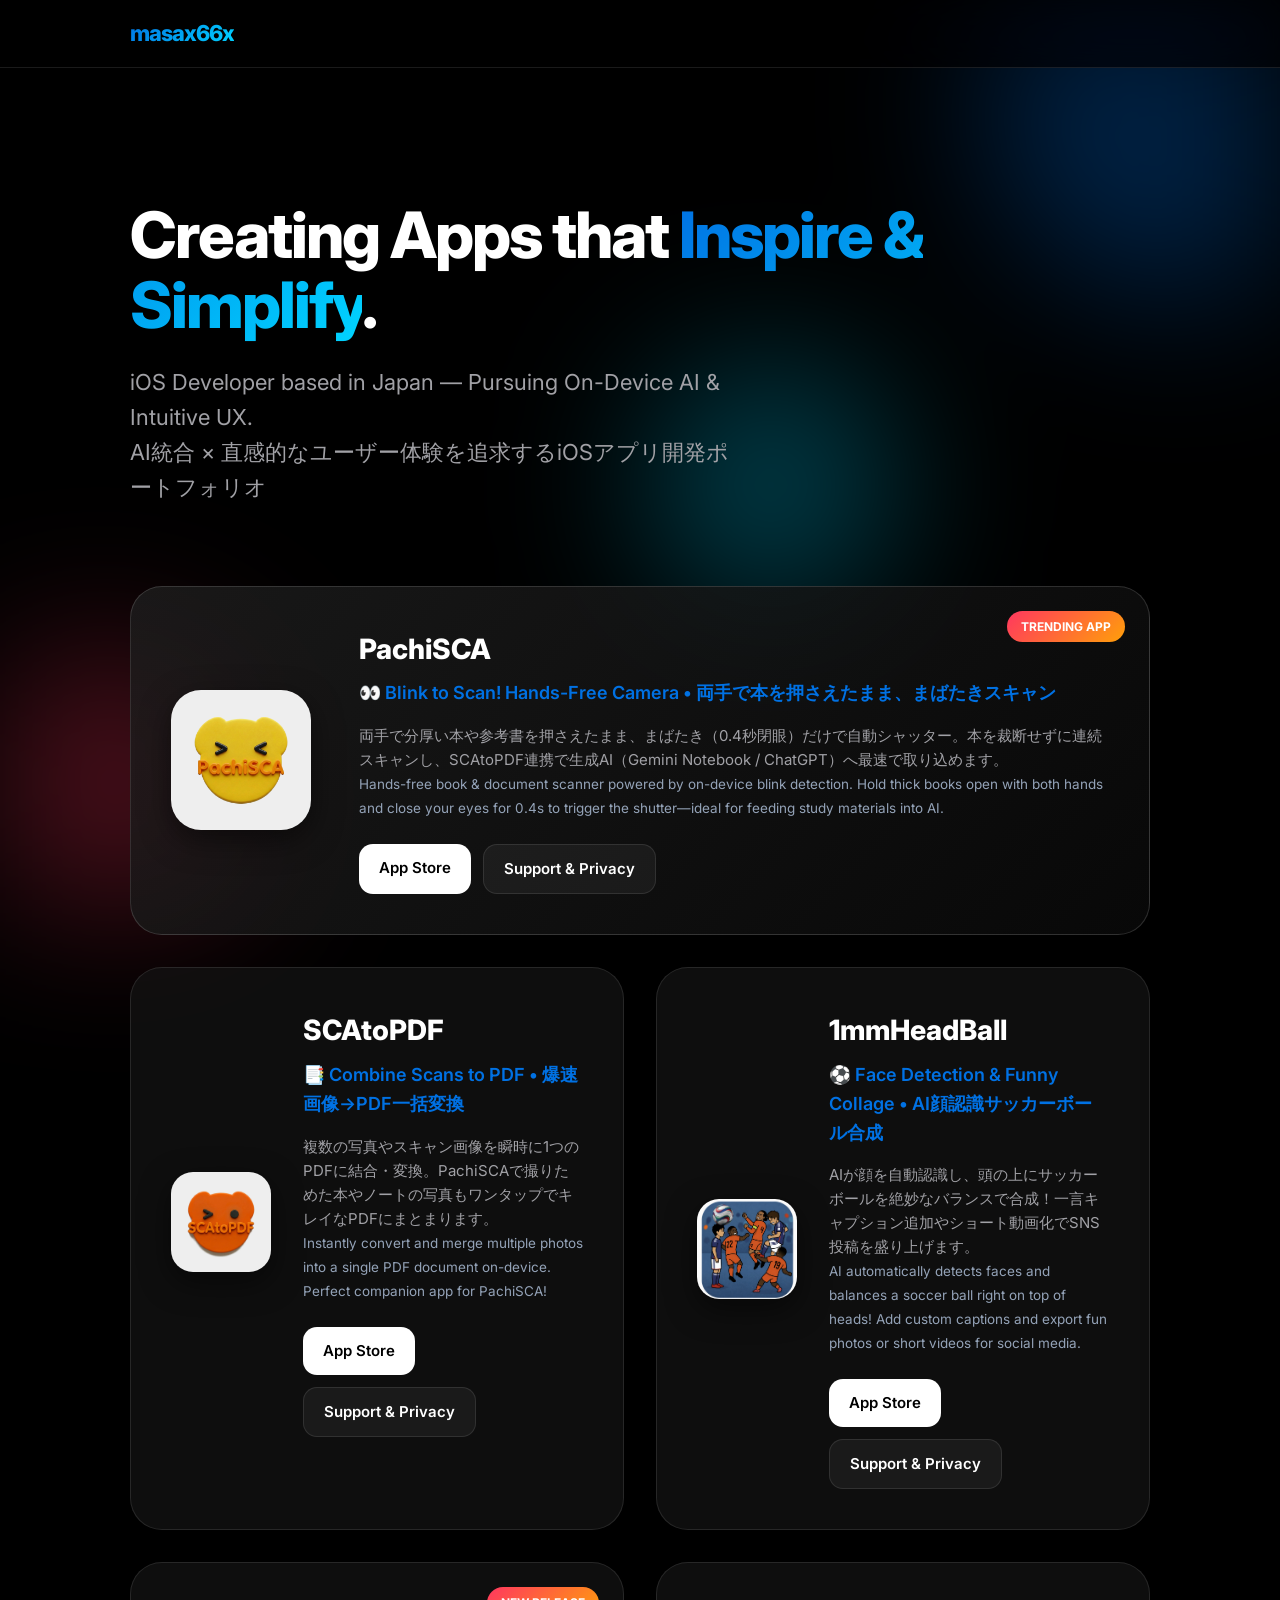
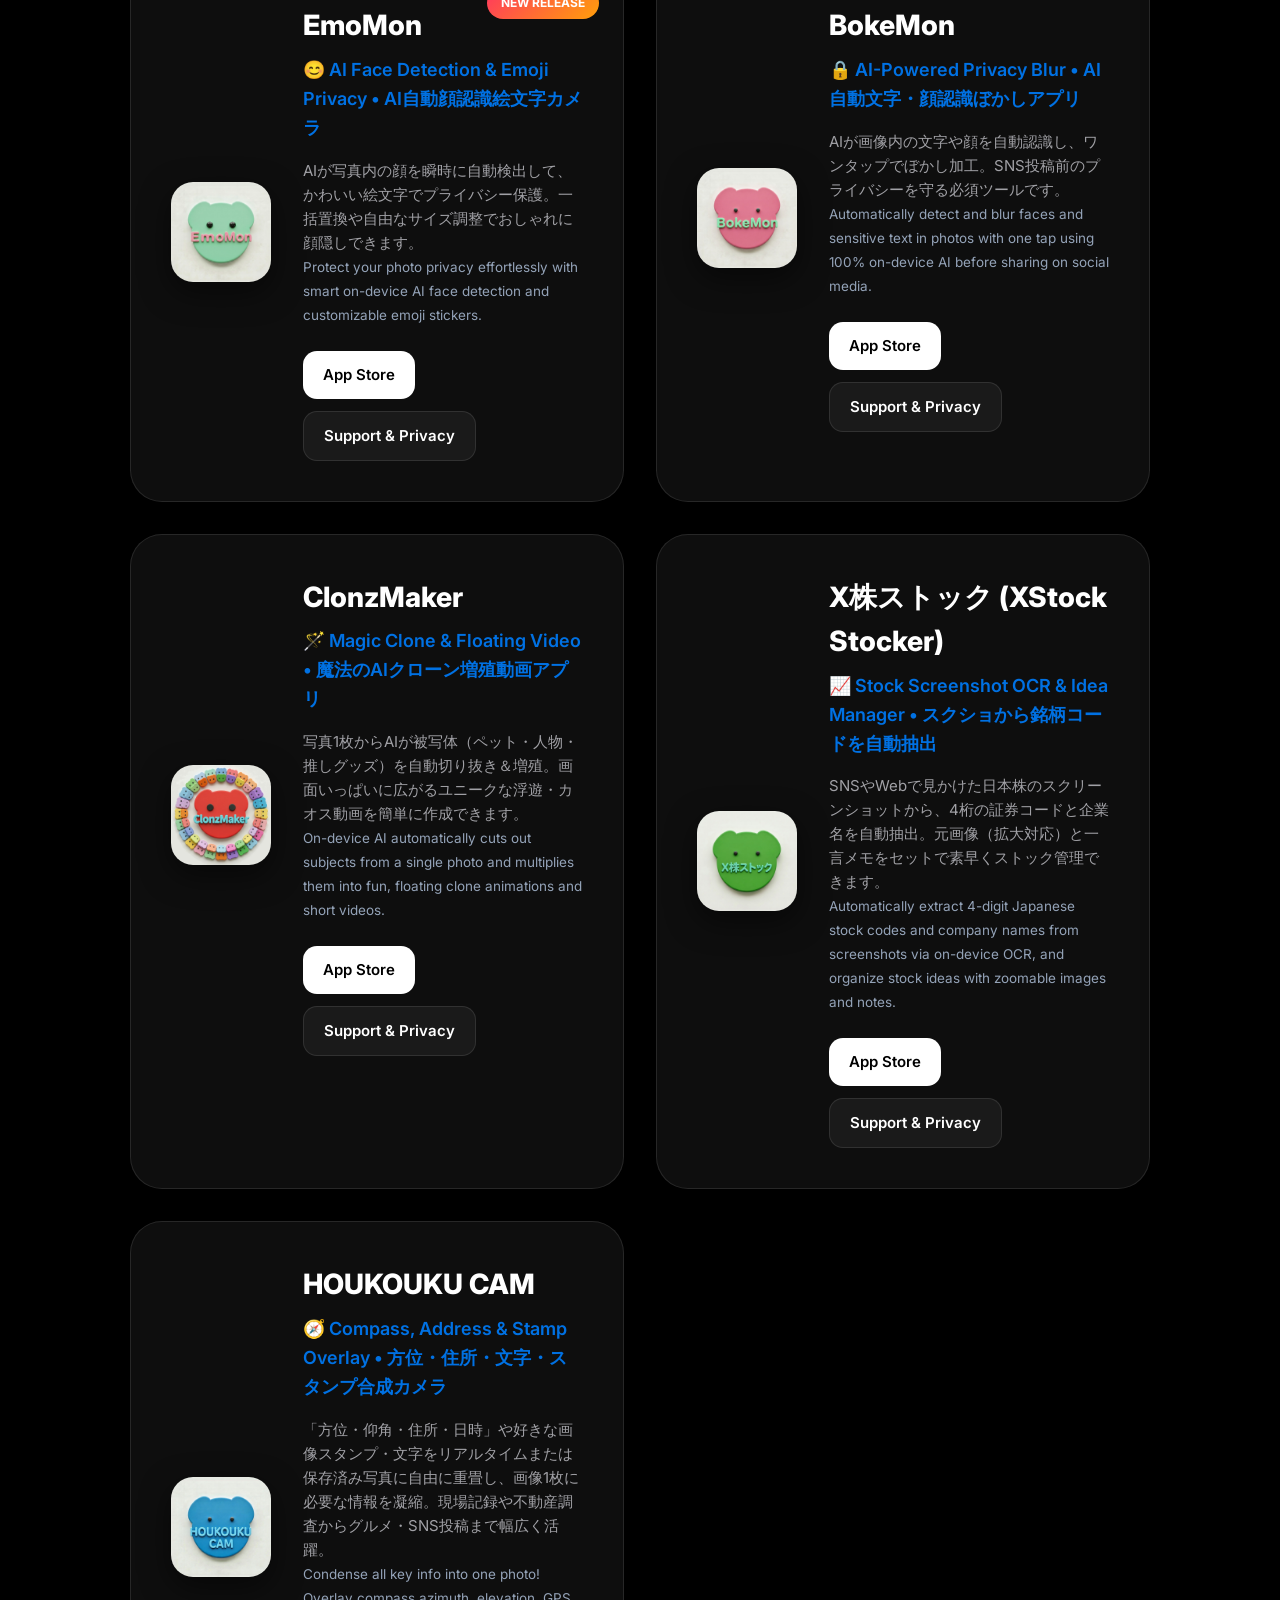
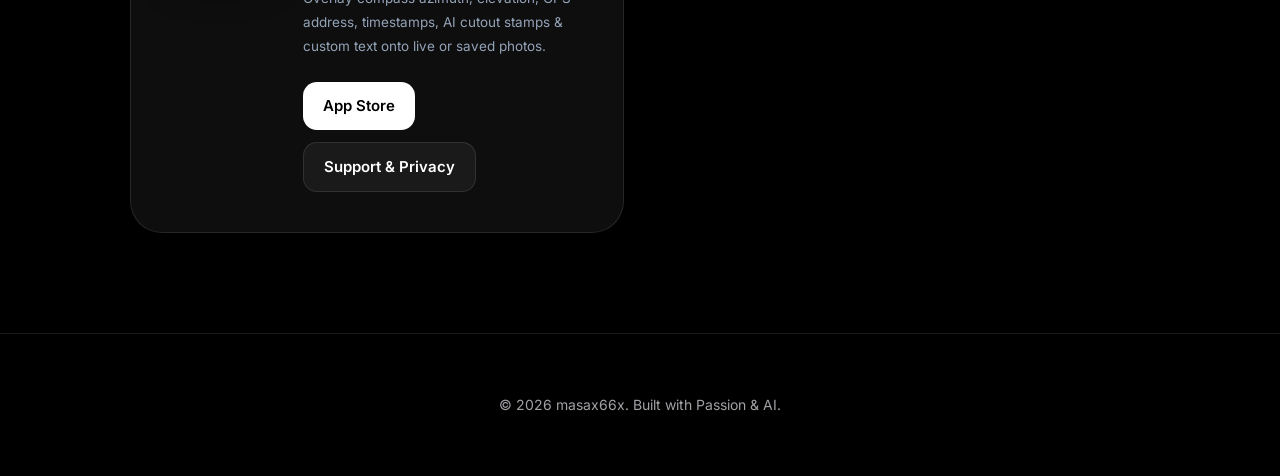
==== commit e080d1b0: "Unify all app buttons to App Store and Support & Privacy with nowrap styling" ====
--- a/index.html
+++ b/index.html
@@ -87,8 +87,8 @@
                                 <span style="color: #94a3b8; font-size: 0.9em;">Hands-free book & document scanner powered by on-device blink detection. Hold thick books open with both hands and close your eyes for 0.4s to trigger the shutter—ideal for feeding study materials into AI.</span>
                             </p>
                             <div class="actions">
-                                <a href="https://apps.apple.com/app/pachisca/id6759353652" target="_blank" class="btn btn-primary">App Store / 無料DL</a>
-                                <a href="pachisca/" class="btn btn-outline">Details & Support / 詳細・サポート</a>
+                                <a href="https://apps.apple.com/app/pachisca/id6759353652" target="_blank" class="btn btn-primary">App Store</a>
+                                <a href="pachisca/" class="btn btn-outline">Support & Privacy</a>
                             </div>
                         </div>
                     </div>
@@ -107,7 +107,7 @@
                             </p>
                             <div class="actions">
                                 <a href="https://apps.apple.com/app/scatopdf/id6759510153" target="_blank" class="btn btn-primary">App Store</a>
-                                <a href="scatopdf/" class="btn btn-outline">Details & Support / 詳細・サポート</a>
+                                <a href="scatopdf/" class="btn btn-outline">Support & Privacy</a>
                             </div>
                         </div>
                     </div>
@@ -126,7 +126,7 @@
                             </p>
                             <div class="actions">
                                 <a href="https://apps.apple.com/app/1mmheadball/id6781898961" target="_blank" class="btn btn-primary">App Store</a>
-                                <a href="headball.html" class="btn btn-outline">Support & Privacy / サポート・規約</a>
+                                <a href="headball.html" class="btn btn-outline">Support & Privacy</a>
                             </div>
                         </div>
                     </div>
@@ -146,7 +146,7 @@
                             </p>
                             <div class="actions">
                                 <a href="https://apps.apple.com/app/emomon/id6824192437" target="_blank" class="btn btn-primary">App Store</a>
-                                <a href="emomon.html" class="btn btn-outline">Support & Privacy / サポート・規約</a>
+                                <a href="emomon.html" class="btn btn-outline">Support & Privacy</a>
                             </div>
                         </div>
                     </div>
@@ -165,7 +165,7 @@
                             </p>
                             <div class="actions">
                                 <a href="https://apps.apple.com/app/bokemon/id6764519480" target="_blank" class="btn btn-primary">App Store</a>
-                                <a href="bokemon.html" class="btn btn-outline">Support & Privacy / サポート・規約</a>
+                                <a href="bokemon.html" class="btn btn-outline">Support & Privacy</a>
                             </div>
                         </div>
                     </div>
@@ -184,7 +184,7 @@
                             </p>
                             <div class="actions">
                                 <a href="https://apps.apple.com/app/id6762304849" target="_blank" class="btn btn-primary">App Store</a>
-                                <a href="clonzmaker/" class="btn btn-outline">Details & Support / 詳細・サポート</a>
+                                <a href="clonzmaker/" class="btn btn-outline">Support & Privacy</a>
                             </div>
                         </div>
                     </div>
@@ -203,7 +203,7 @@
                             </p>
                             <div class="actions">
                                 <a href="https://apps.apple.com/jp/app/x%E6%A0%AA%E3%82%B9%E3%83%88%E3%83%83%E3%82%AF/id6757352103" target="_blank" class="btn btn-primary">App Store</a>
-                                <a href="xstock/" class="btn btn-outline">Details & Support / 詳細・サポート</a>
+                                <a href="xstock/" class="btn btn-outline">Support & Privacy</a>
                             </div>
                         </div>
                     </div>
@@ -222,7 +222,7 @@
                             </p>
                             <div class="actions">
                                 <a href="https://apps.apple.com/app/id6756608831" target="_blank" class="btn btn-primary">App Store</a>
-                                <a href="houkouku_cam.html" class="btn btn-outline">Support & Privacy / サポート・規約</a>
+                                <a href="houkouku_cam.html" class="btn btn-outline">Support & Privacy</a>
                             </div>
                         </div>
                     </div>
--- a/styles.css
+++ b/styles.css
@@ -251,15 +251,18 @@
 /* Buttons */
 .actions {
     display: flex;
+    flex-wrap: wrap;
     gap: 12px;
 }
 
 .btn {
-    padding: 12px 24px;
+    padding: 12px 20px;
     border-radius: 14px;
     text-decoration: none;
     font-size: 15px;
     font-weight: 600;
+    white-space: nowrap;
+    text-align: center;
     transition: opacity 0.2s ease, transform 0.2s ease;
 }
 
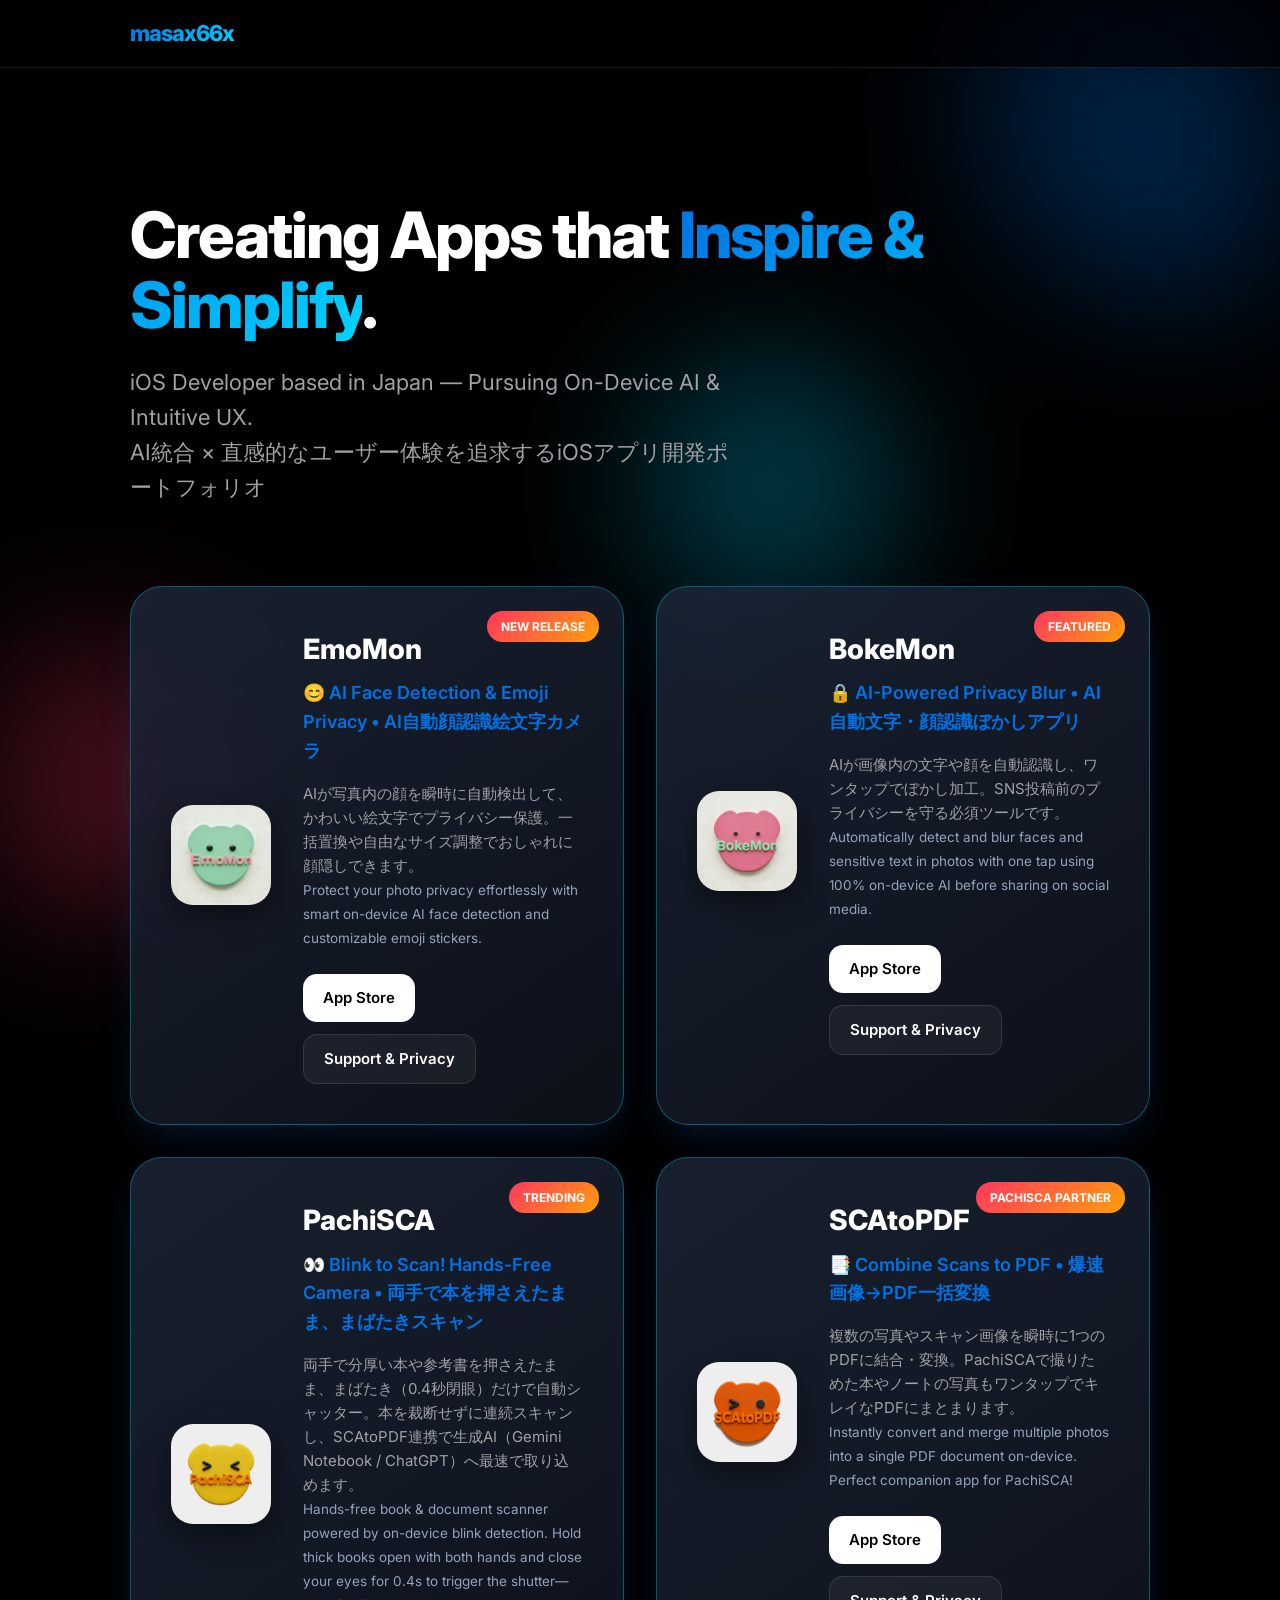
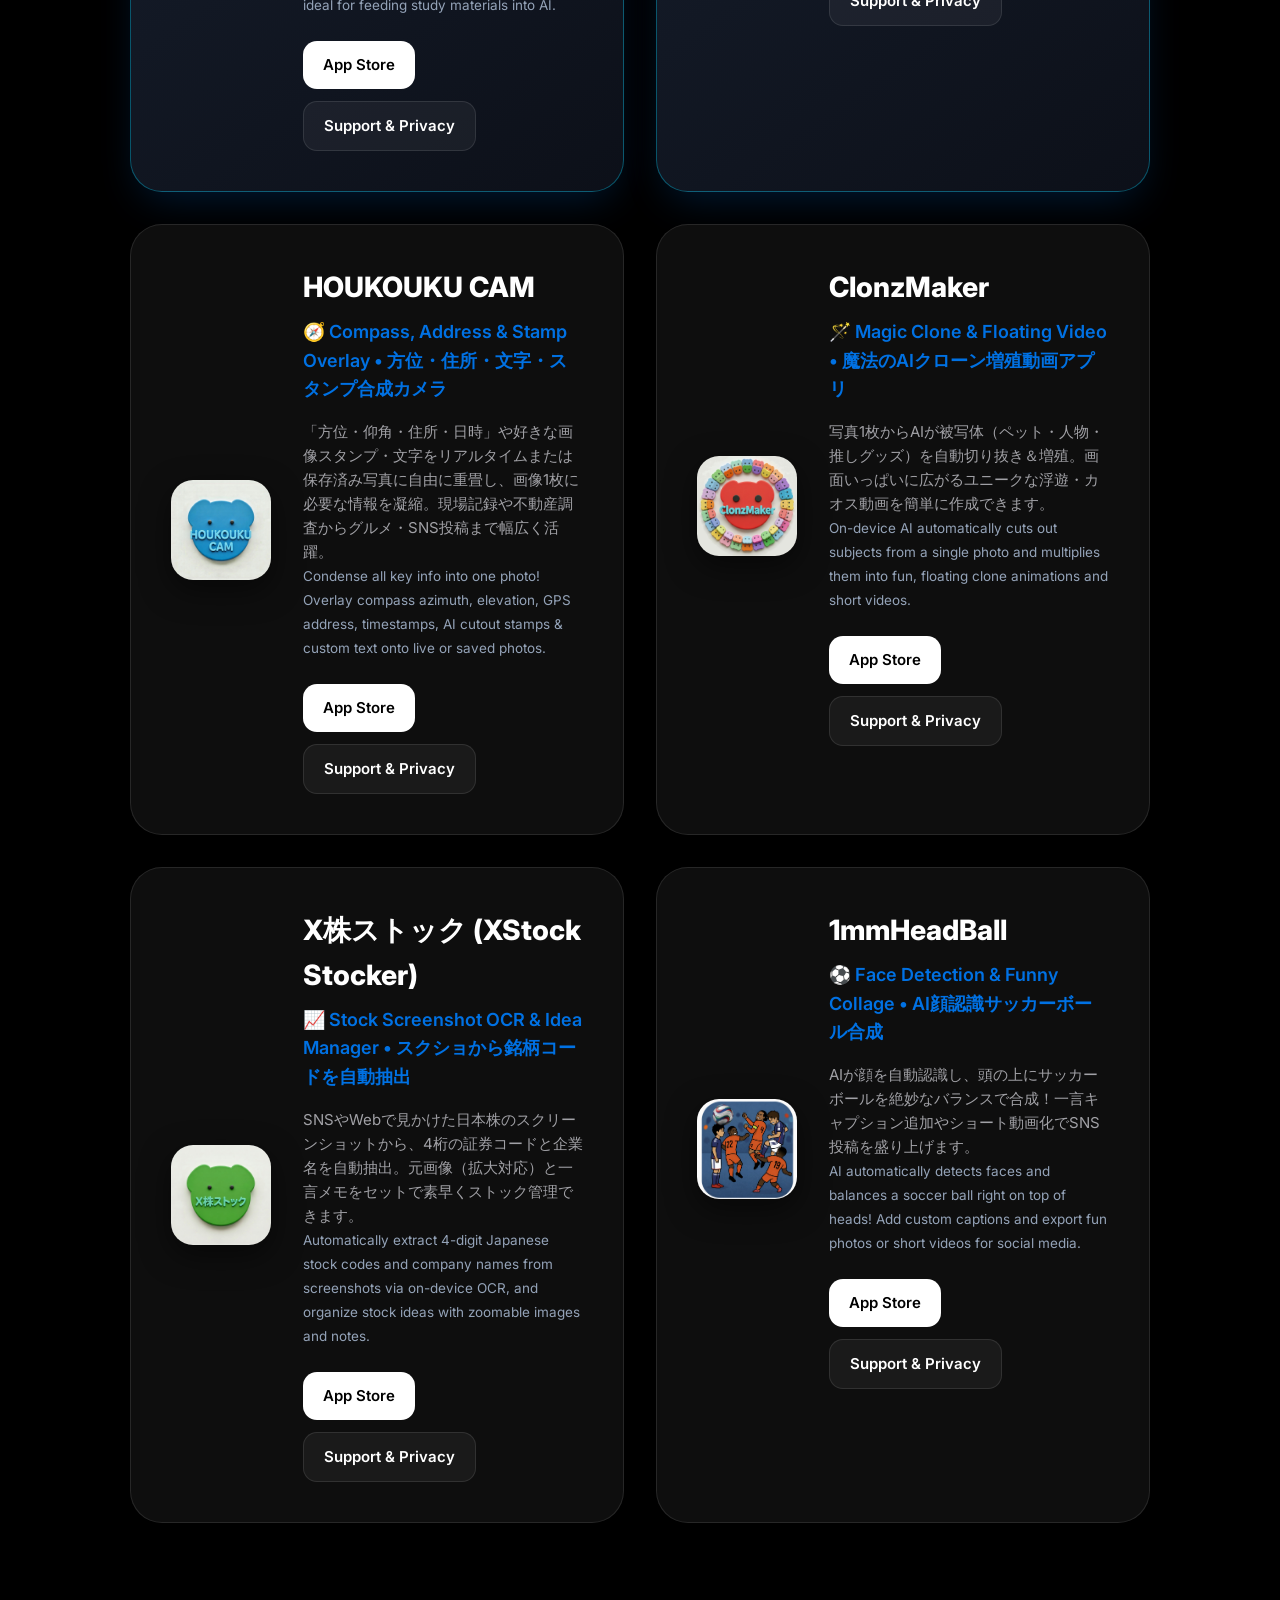
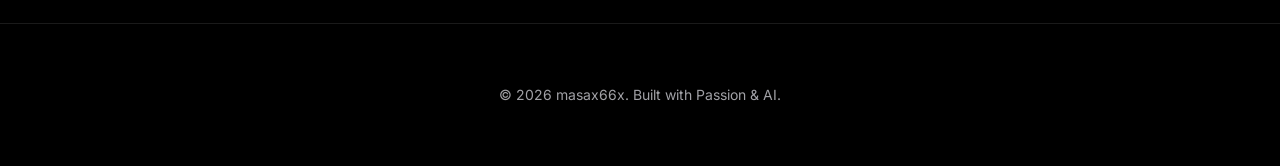
==== commit ecac9dc6: "Reorder apps and highlight EmoMon/BokeMon and PachiSCA/SCAtoPDF pairs at top" ====
--- a/index.html
+++ b/index.html
@@ -36,14 +36,14 @@
         "@type": "ItemList",
         "name": "masax66x iOS Applications",
         "itemListElement": [
-          { "@type": "ListItem", "position": 1, "name": "PachiSCA", "url": "https://masax66x-dev.github.io/pachisca/" },
-          { "@type": "ListItem", "position": 2, "name": "SCAtoPDF", "url": "https://masax66x-dev.github.io/scatopdf/" },
-          { "@type": "ListItem", "position": 3, "name": "HOUKOUKU CAM", "url": "https://masax66x-dev.github.io/houkouku_cam.html" },
-          { "@type": "ListItem", "position": 4, "name": "EmoMon", "url": "https://masax66x-dev.github.io/emomon.html" },
-          { "@type": "ListItem", "position": 5, "name": "BokeMon", "url": "https://masax66x-dev.github.io/bokemon.html" },
+          { "@type": "ListItem", "position": 1, "name": "EmoMon", "url": "https://masax66x-dev.github.io/emomon.html" },
+          { "@type": "ListItem", "position": 2, "name": "BokeMon", "url": "https://masax66x-dev.github.io/bokemon.html" },
+          { "@type": "ListItem", "position": 3, "name": "PachiSCA", "url": "https://masax66x-dev.github.io/pachisca/" },
+          { "@type": "ListItem", "position": 4, "name": "SCAtoPDF", "url": "https://masax66x-dev.github.io/scatopdf/" },
+          { "@type": "ListItem", "position": 5, "name": "HOUKOUKU CAM", "url": "https://masax66x-dev.github.io/houkouku_cam.html" },
           { "@type": "ListItem", "position": 6, "name": "ClonzMaker", "url": "https://masax66x-dev.github.io/clonzmaker/" },
-          { "@type": "ListItem", "position": 7, "name": "1mmHeadBall", "url": "https://masax66x-dev.github.io/headball.html" },
-          { "@type": "ListItem", "position": 8, "name": "X株ストック", "url": "https://masax66x-dev.github.io/xstock/" }
+          { "@type": "ListItem", "position": 7, "name": "X株ストック", "url": "https://masax66x-dev.github.io/xstock/" },
+          { "@type": "ListItem", "position": 8, "name": "1mmHeadBall", "url": "https://masax66x-dev.github.io/headball.html" }
         ]
       }
     }
@@ -74,9 +74,49 @@
         <section class="app-section">
             <div class="grid">
 
-                <!-- PachiSCA (Featured) -->
-                <div class="card featured-card">
-                    <span class="badge">Trending App</span>
+                <!-- 1. EmoMon (Featured Highlight) -->
+                <div class="card highlight-card">
+                    <span class="badge">NEW RELEASE</span>
+                    <div class="card-content">
+                        <img src="assets/emomon.png" alt="EmoMon" class="app-icon">
+                        <div class="app-info">
+                            <h2 class="app-name">EmoMon</h2>
+                            <p class="app-tagline">😊 AI Face Detection & Emoji Privacy • AI自動顔認識絵文字カメラ</p>
+                            <p class="app-description">
+                                AIが写真内の顔を瞬時に自動検出して、かわいい絵文字でプライバシー保護。一括置換や自由なサイズ調整でおしゃれに顔隠しできます。<br>
+                                <span style="color: #94a3b8; font-size: 0.9em;">Protect your photo privacy effortlessly with smart on-device AI face detection and customizable emoji stickers.</span>
+                            </p>
+                            <div class="actions">
+                                <a href="https://apps.apple.com/app/emomon/id6824192437" target="_blank" class="btn btn-primary">App Store</a>
+                                <a href="emomon.html" class="btn btn-outline">Support & Privacy</a>
+                            </div>
+                        </div>
+                    </div>
+                </div>
+
+                <!-- 2. BokeMon (Featured Highlight) -->
+                <div class="card highlight-card">
+                    <span class="badge">FEATURED</span>
+                    <div class="card-content">
+                        <img src="assets/bokemon.jpg" alt="BokeMon" class="app-icon">
+                        <div class="app-info">
+                            <h2 class="app-name">BokeMon</h2>
+                            <p class="app-tagline">🔒 AI-Powered Privacy Blur • AI自動文字・顔認識ぼかしアプリ</p>
+                            <p class="app-description">
+                                AIが画像内の文字や顔を自動認識し、ワンタップでぼかし加工。SNS投稿前のプライバシーを守る必須ツールです。<br>
+                                <span style="color: #94a3b8; font-size: 0.9em;">Automatically detect and blur faces and sensitive text in photos with one tap using 100% on-device AI before sharing on social media.</span>
+                            </p>
+                            <div class="actions">
+                                <a href="https://apps.apple.com/app/bokemon/id6764519480" target="_blank" class="btn btn-primary">App Store</a>
+                                <a href="bokemon.html" class="btn btn-outline">Support & Privacy</a>
+                            </div>
+                        </div>
+                    </div>
+                </div>
+
+                <!-- 3. PachiSCA (Featured Highlight) -->
+                <div class="card highlight-card">
+                    <span class="badge badge-cyan">TRENDING</span>
                     <div class="card-content">
                         <img src="assets/pachisca.png" alt="PachiSCA" class="app-icon">
                         <div class="app-info">
@@ -94,8 +134,9 @@
                     </div>
                 </div>
 
-                <!-- SCAtoPDF -->
-                <div class="card">
+                <!-- 4. SCAtoPDF (Featured Highlight) -->
+                <div class="card highlight-card">
+                    <span class="badge badge-cyan">PachiSCA PARTNER</span>
                     <div class="card-content">
                         <img src="assets/scatopdf.jpg" alt="SCAtoPDF" class="app-icon">
                         <div class="app-info">
@@ -113,7 +154,64 @@
                     </div>
                 </div>
 
-                <!-- 1mmHeadBall -->
+                <!-- 5. HOUKOUKU CAM -->
+                <div class="card">
+                    <div class="card-content">
+                        <img src="assets/houkouku.jpg" alt="HOUKOUKU CAM" class="app-icon">
+                        <div class="app-info">
+                            <h2 class="app-name">HOUKOUKU CAM</h2>
+                            <p class="app-tagline">🧭 Compass, Address & Stamp Overlay • 方位・住所・文字・スタンプ合成カメラ</p>
+                            <p class="app-description">
+                                「方位・仰角・住所・日時」や好きな画像スタンプ・文字をリアルタイムまたは保存済み写真に自由に重畳し、画像1枚に必要な情報を凝縮。現場記録や不動産調査からグルメ・SNS投稿まで幅広く活躍。<br>
+                                <span style="color: #94a3b8; font-size: 0.9em;">Condense all key info into one photo! Overlay compass azimuth, elevation, GPS address, timestamps, AI cutout stamps & custom text onto live or saved photos.</span>
+                            </p>
+                            <div class="actions">
+                                <a href="https://apps.apple.com/app/id6756608831" target="_blank" class="btn btn-primary">App Store</a>
+                                <a href="houkouku_cam.html" class="btn btn-outline">Support & Privacy</a>
+                            </div>
+                        </div>
+                    </div>
+                </div>
+
+                <!-- 6. ClonzMaker -->
+                <div class="card">
+                    <div class="card-content">
+                        <img src="assets/clonzmaker.jpg" alt="ClonzMaker" class="app-icon">
+                        <div class="app-info">
+                            <h2 class="app-name">ClonzMaker</h2>
+                            <p class="app-tagline">🪄 Magic Clone & Floating Video • 魔法のAIクローン増殖動画アプリ</p>
+                            <p class="app-description">
+                                写真1枚からAIが被写体（ペット・人物・推しグッズ）を自動切り抜き＆増殖。画面いっぱいに広がるユニークな浮遊・カオス動画を簡単に作成できます。<br>
+                                <span style="color: #94a3b8; font-size: 0.9em;">On-device AI automatically cuts out subjects from a single photo and multiplies them into fun, floating clone animations and short videos.</span>
+                            </p>
+                            <div class="actions">
+                                <a href="https://apps.apple.com/app/id6762304849" target="_blank" class="btn btn-primary">App Store</a>
+                                <a href="clonzmaker/" class="btn btn-outline">Support & Privacy</a>
+                            </div>
+                        </div>
+                    </div>
+                </div>
+
+                <!-- 7. X株ストック -->
+                <div class="card">
+                    <div class="card-content">
+                        <img src="assets/xstock.jpg" alt="X株ストック" class="app-icon">
+                        <div class="app-info">
+                            <h2 class="app-name">X株ストック (XStock Stocker)</h2>
+                            <p class="app-tagline">📈 Stock Screenshot OCR & Idea Manager • スクショから銘柄コードを自動抽出</p>
+                            <p class="app-description">
+                                SNSやWebで見かけた日本株のスクリーンショットから、4桁の証券コードと企業名を自動抽出。元画像（拡大対応）と一言メモをセットで素早くストック管理できます。<br>
+                                <span style="color: #94a3b8; font-size: 0.9em;">Automatically extract 4-digit Japanese stock codes and company names from screenshots via on-device OCR, and organize stock ideas with zoomable images and notes.</span>
+                            </p>
+                            <div class="actions">
+                                <a href="https://apps.apple.com/jp/app/x%E6%A0%AA%E3%82%B9%E3%83%88%E3%83%83%E3%82%AF/id6757352103" target="_blank" class="btn btn-primary">App Store</a>
+                                <a href="xstock/" class="btn btn-outline">Support & Privacy</a>
+                            </div>
+                        </div>
+                    </div>
+                </div>
+
+                <!-- 8. 1mmHeadBall -->
                 <div class="card">
                     <div class="card-content">
                         <img src="assets/HeadBall.jpg" alt="HeadBall" class="app-icon">
@@ -127,102 +225,6 @@
                             <div class="actions">
                                 <a href="https://apps.apple.com/app/1mmheadball/id6781898961" target="_blank" class="btn btn-primary">App Store</a>
                                 <a href="headball.html" class="btn btn-outline">Support & Privacy</a>
-                            </div>
-                        </div>
-                    </div>
-                </div>
-
-                <!-- EmoMon -->
-                <div class="card">
-                    <span class="badge">NEW RELEASE</span>
-                    <div class="card-content">
-                        <img src="assets/emomon.png" alt="EmoMon" class="app-icon">
-                        <div class="app-info">
-                            <h2 class="app-name">EmoMon</h2>
-                            <p class="app-tagline">😊 AI Face Detection & Emoji Privacy • AI自動顔認識絵文字カメラ</p>
-                            <p class="app-description">
-                                AIが写真内の顔を瞬時に自動検出して、かわいい絵文字でプライバシー保護。一括置換や自由なサイズ調整でおしゃれに顔隠しできます。<br>
-                                <span style="color: #94a3b8; font-size: 0.9em;">Protect your photo privacy effortlessly with smart on-device AI face detection and customizable emoji stickers.</span>
-                            </p>
-                            <div class="actions">
-                                <a href="https://apps.apple.com/app/emomon/id6824192437" target="_blank" class="btn btn-primary">App Store</a>
-                                <a href="emomon.html" class="btn btn-outline">Support & Privacy</a>
-                            </div>
-                        </div>
-                    </div>
-                </div>
-
-                <!-- BokeMon -->
-                <div class="card">
-                    <div class="card-content">
-                        <img src="assets/bokemon.jpg" alt="BokeMon" class="app-icon">
-                        <div class="app-info">
-                            <h2 class="app-name">BokeMon</h2>
-                            <p class="app-tagline">🔒 AI-Powered Privacy Blur • AI自動文字・顔認識ぼかしアプリ</p>
-                            <p class="app-description">
-                                AIが画像内の文字や顔を自動認識し、ワンタップでぼかし加工。SNS投稿前のプライバシーを守る必須ツールです。<br>
-                                <span style="color: #94a3b8; font-size: 0.9em;">Automatically detect and blur faces and sensitive text in photos with one tap using 100% on-device AI before sharing on social media.</span>
-                            </p>
-                            <div class="actions">
-                                <a href="https://apps.apple.com/app/bokemon/id6764519480" target="_blank" class="btn btn-primary">App Store</a>
-                                <a href="bokemon.html" class="btn btn-outline">Support & Privacy</a>
-                            </div>
-                        </div>
-                    </div>
-                </div>
-
-                <!-- ClonzMaker -->
-                <div class="card">
-                    <div class="card-content">
-                        <img src="assets/clonzmaker.jpg" alt="ClonzMaker" class="app-icon">
-                        <div class="app-info">
-                            <h2 class="app-name">ClonzMaker</h2>
-                            <p class="app-tagline">🪄 Magic Clone & Floating Video • 魔法のAIクローン増殖動画アプリ</p>
-                            <p class="app-description">
-                                写真1枚からAIが被写体（ペット・人物・推しグッズ）を自動切り抜き＆増殖。画面いっぱいに広がるユニークな浮遊・カオス動画を簡単に作成できます。<br>
-                                <span style="color: #94a3b8; font-size: 0.9em;">On-device AI automatically cuts out subjects from a single photo and multiplies them into fun, floating clone animations and short videos.</span>
-                            </p>
-                            <div class="actions">
-                                <a href="https://apps.apple.com/app/id6762304849" target="_blank" class="btn btn-primary">App Store</a>
-                                <a href="clonzmaker/" class="btn btn-outline">Support & Privacy</a>
-                            </div>
-                        </div>
-                    </div>
-                </div>
-
-                <!-- X株ストック -->
-                <div class="card">
-                    <div class="card-content">
-                        <img src="assets/xstock.jpg" alt="X株ストック" class="app-icon">
-                        <div class="app-info">
-                            <h2 class="app-name">X株ストック (XStock Stocker)</h2>
-                            <p class="app-tagline">📈 Stock Screenshot OCR & Idea Manager • スクショから銘柄コードを自動抽出</p>
-                            <p class="app-description">
-                                SNSやWebで見かけた日本株のスクリーンショットから、4桁の証券コードと企業名を自動抽出。元画像（拡大対応）と一言メモをセットで素早くストック管理できます。<br>
-                                <span style="color: #94a3b8; font-size: 0.9em;">Automatically extract 4-digit Japanese stock codes and company names from screenshots via on-device OCR, and organize stock ideas with zoomable images and notes.</span>
-                            </p>
-                            <div class="actions">
-                                <a href="https://apps.apple.com/jp/app/x%E6%A0%AA%E3%82%B9%E3%83%88%E3%83%83%E3%82%AF/id6757352103" target="_blank" class="btn btn-primary">App Store</a>
-                                <a href="xstock/" class="btn btn-outline">Support & Privacy</a>
-                            </div>
-                        </div>
-                    </div>
-                </div>
-
-                <!-- HOUKOUKU CAM -->
-                <div class="card">
-                    <div class="card-content">
-                        <img src="assets/houkouku.jpg" alt="HOUKOUKU CAM" class="app-icon">
-                        <div class="app-info">
-                            <h2 class="app-name">HOUKOUKU CAM</h2>
-                            <p class="app-tagline">🧭 Compass, Address & Stamp Overlay • 方位・住所・文字・スタンプ合成カメラ</p>
-                            <p class="app-description">
-                                「方位・仰角・住所・日時」や好きな画像スタンプ・文字をリアルタイムまたは保存済み写真に自由に重畳し、画像1枚に必要な情報を凝縮。現場記録や不動産調査からグルメ・SNS投稿まで幅広く活躍。<br>
-                                <span style="color: #94a3b8; font-size: 0.9em;">Condense all key info into one photo! Overlay compass azimuth, elevation, GPS address, timestamps, AI cutout stamps & custom text onto live or saved photos.</span>
-                            </p>
-                            <div class="actions">
-                                <a href="https://apps.apple.com/app/id6756608831" target="_blank" class="btn btn-primary">App Store</a>
-                                <a href="houkouku_cam.html" class="btn btn-outline">Support & Privacy</a>
                             </div>
                         </div>
                     </div>
--- a/styles.css
+++ b/styles.css
@@ -112,11 +112,14 @@
     animation: reveal 0.8s cubic-bezier(0.16, 1, 0.3, 1) forwards;
 }
 
-.card:nth-child(1) { animation-delay: 0.1s; }
-.card:nth-child(2) { animation-delay: 0.2s; }
-.card:nth-child(3) { animation-delay: 0.3s; }
-.card:nth-child(4) { animation-delay: 0.4s; }
-.card:nth-child(5) { animation-delay: 0.5s; }
+.card:nth-child(1) { animation-delay: 0.08s; }
+.card:nth-child(2) { animation-delay: 0.14s; }
+.card:nth-child(3) { animation-delay: 0.20s; }
+.card:nth-child(4) { animation-delay: 0.26s; }
+.card:nth-child(5) { animation-delay: 0.32s; }
+.card:nth-child(6) { animation-delay: 0.38s; }
+.card:nth-child(7) { animation-delay: 0.44s; }
+.card:nth-child(8) { animation-delay: 0.50s; }
 
 @keyframes reveal {
     to {
@@ -187,6 +190,21 @@
     grid-column: span 2;
     background: linear-gradient(135deg, rgba(30, 30, 30, 0.8), rgba(10, 10, 10, 0.8));
     border: 1px solid rgba(255, 255, 255, 0.15);
+}
+
+.highlight-card {
+    background: linear-gradient(145deg, rgba(28, 38, 56, 0.85), rgba(14, 18, 28, 0.88));
+    border: 1px solid rgba(0, 212, 255, 0.35);
+    box-shadow: 0 16px 40px -12px rgba(0, 113, 227, 0.25);
+}
+
+.highlight-card:hover {
+    border-color: rgba(0, 212, 255, 0.65);
+    box-shadow: 0 20px 48px -10px rgba(0, 212, 255, 0.35);
+}
+
+.badge-cyan {
+    background: linear-gradient(135deg, #0071e3 0%, #00d4ff 100%);
 }
 
 .badge {
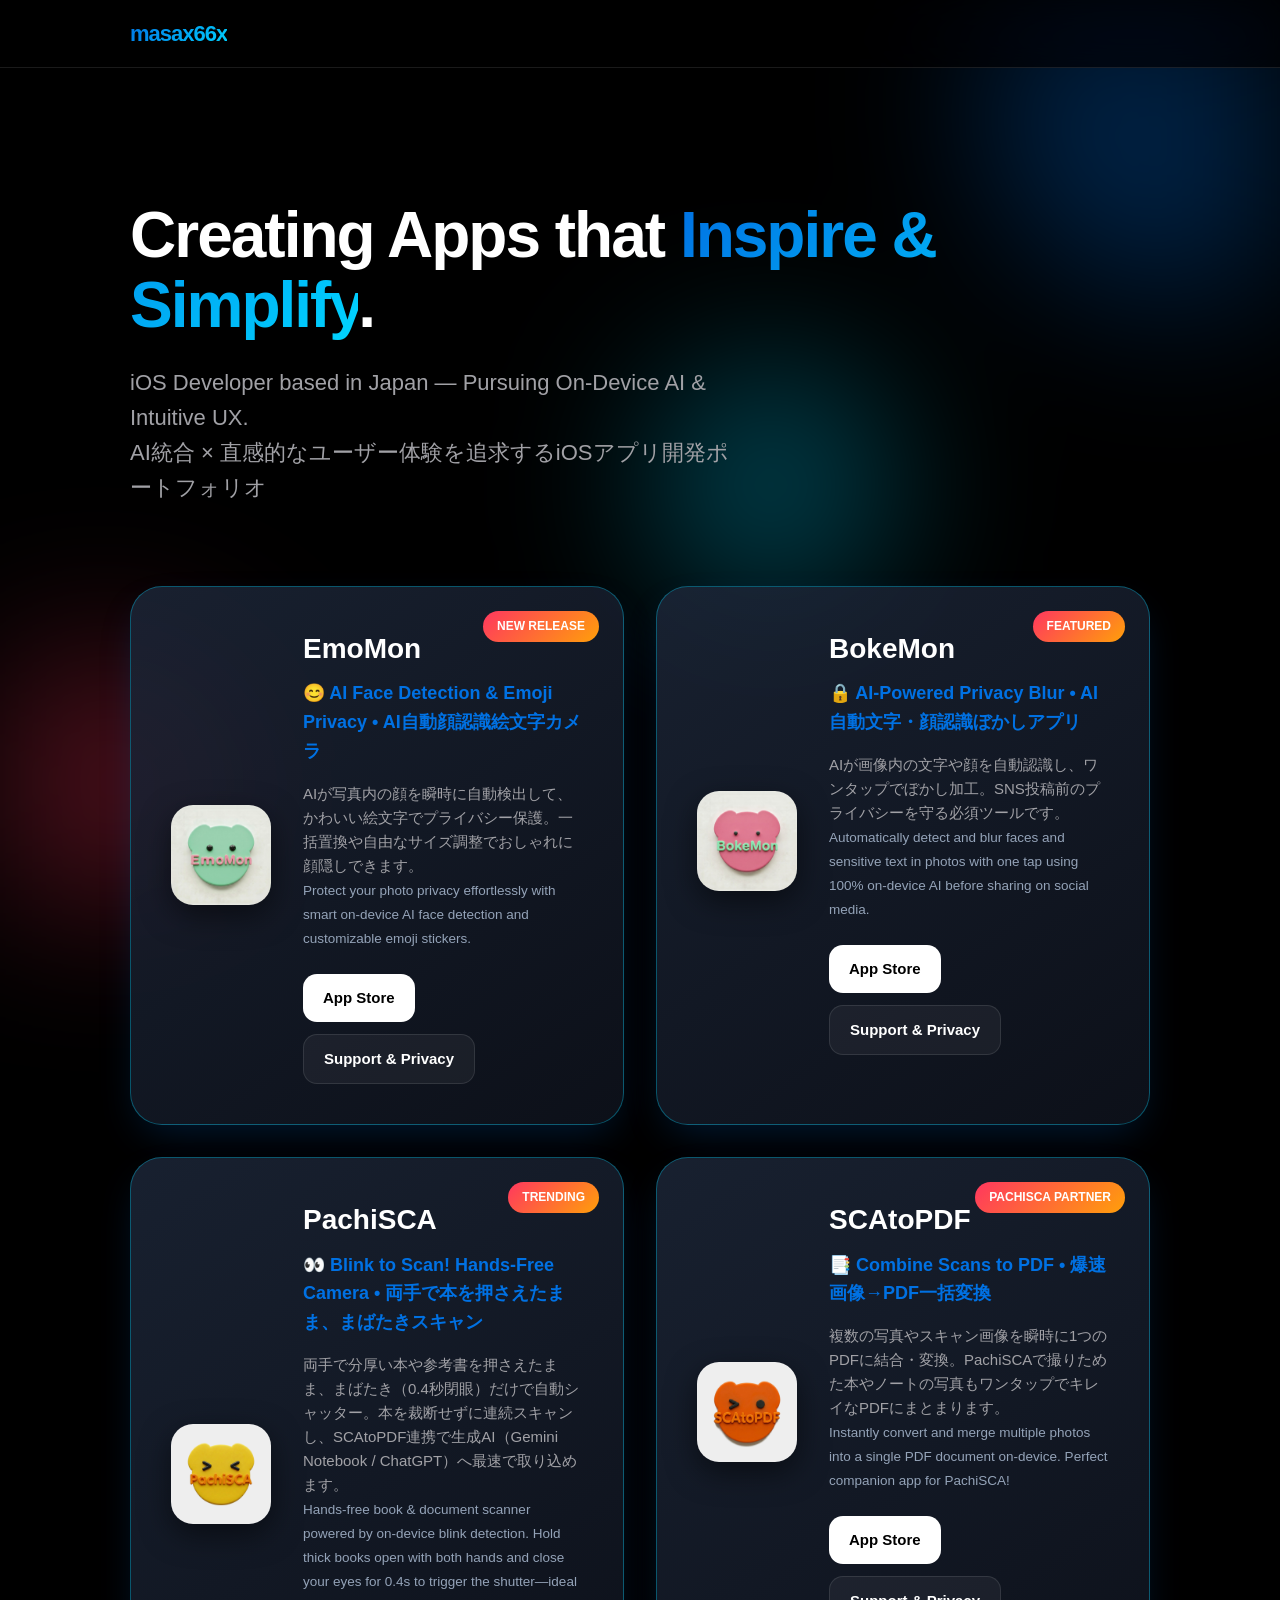
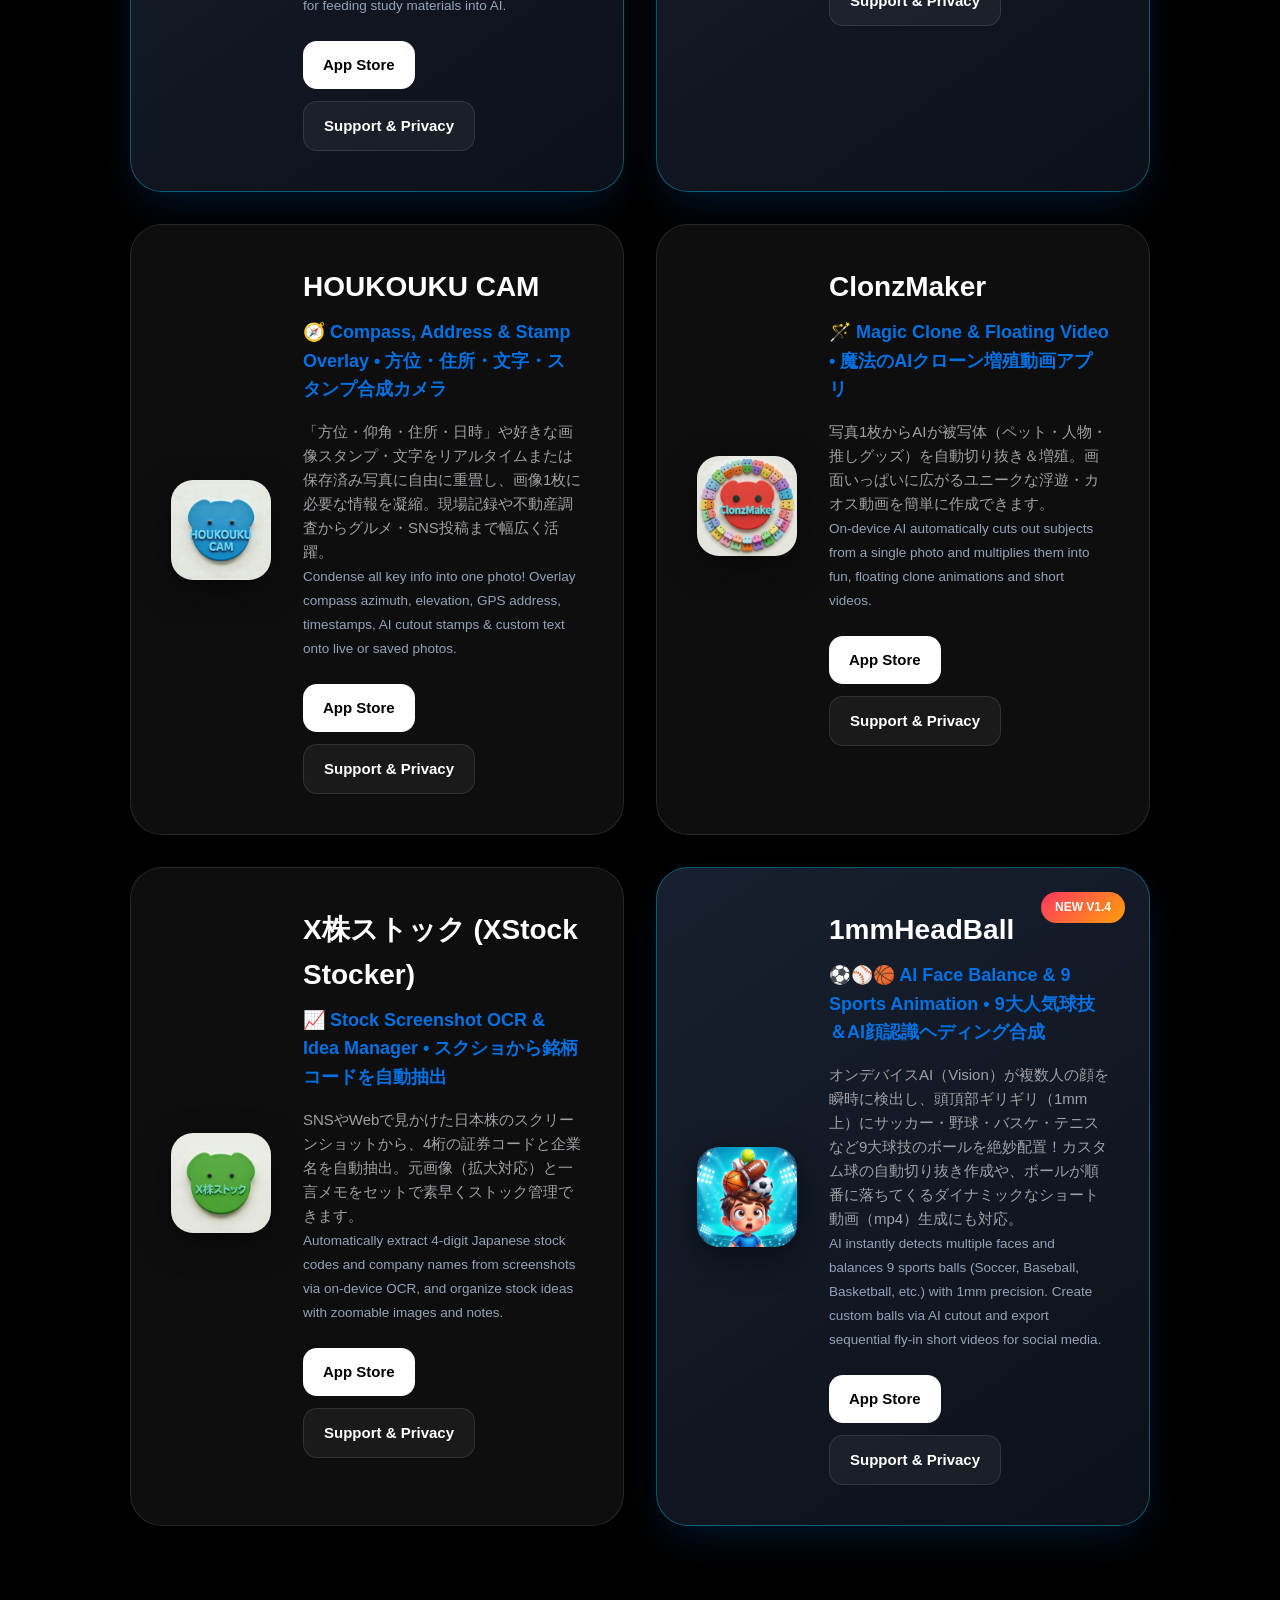
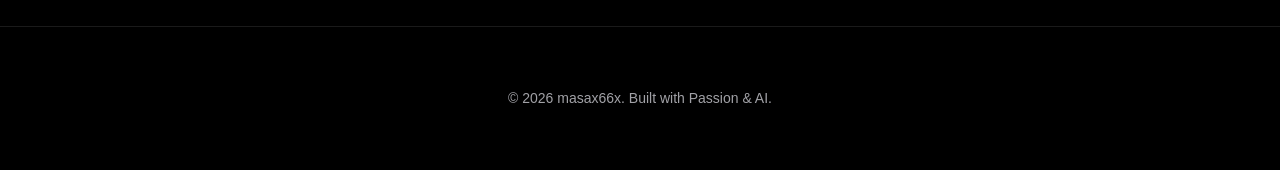
==== commit 4e9ec3d8: "Remove Google Fonts completely and switch to zero-network OS system fonts" ====
--- a/index.html
+++ b/index.html
@@ -5,9 +5,6 @@
     <meta name="viewport" content="width=device-width, initial-scale=1.0">
     <title>masax66x - iOS Developer Portfolio | AI × 直感的iOSアプリ開発</title>
     <link rel="stylesheet" href="styles.css">
-    <link rel="preconnect" href="https://fonts.googleapis.com">
-    <link rel="preconnect" href="https://fonts.gstatic.com" crossorigin>
-    <link href="https://fonts.googleapis.com/css2?family=Inter:wght@400;600;800&display=swap" rel="stylesheet">
     <link rel="canonical" href="https://masax66x-dev.github.io/">
     <meta name="description" content="iOS Developer masax66x (MASAHIRO SAITO) 公式ポートフォリオ。PachiSCA（まばたきスキャン）、SCAtoPDF、HOUKOUKU CAM（方位・GPS・スタンプ合成カメラ）、EmoMon、BokeMon、ClonzMaker、1mmHeadBall、X株ストックなどオンデバイスAIを活用したiOSアプリを公開中。">
     <meta property="og:title" content="masax66x - iOS Developer Portfolio">
@@ -212,15 +209,16 @@
                 </div>
 
                 <!-- 8. 1mmHeadBall -->
-                <div class="card">
-                    <div class="card-content">
-                        <img src="assets/HeadBall.jpg" alt="HeadBall" class="app-icon">
+                <div class="card highlight-card">
+                    <span class="badge badge-cyan">NEW v1.4</span>
+                    <div class="card-content">
+                        <img src="assets/HeadBall.png" alt="1mmHeadBall" class="app-icon">
                         <div class="app-info">
                             <h2 class="app-name">1mmHeadBall</h2>
-                            <p class="app-tagline">⚽️ Face Detection & Funny Collage • AI顔認識サッカーボール合成</p>
-                            <p class="app-description">
-                                AIが顔を自動認識し、頭の上にサッカーボールを絶妙なバランスで合成！一言キャプション追加やショート動画化でSNS投稿を盛り上げます。<br>
-                                <span style="color: #94a3b8; font-size: 0.9em;">AI automatically detects faces and balances a soccer ball right on top of heads! Add custom captions and export fun photos or short videos for social media.</span>
+                            <p class="app-tagline">⚽️⚾️🏀 AI Face Balance & 9 Sports Animation • 9大人気球技＆AI顔認識ヘディング合成</p>
+                            <p class="app-description">
+                                オンデバイスAI（Vision）が複数人の顔を瞬時に検出し、頭頂部ギリギリ（1mm上）にサッカー・野球・バスケ・テニスなど9大球技のボールを絶妙配置！カスタム球の自動切り抜き作成や、ボールが順番に落ちてくるダイナミックなショート動画（mp4）生成にも対応。<br>
+                                <span style="color: #94a3b8; font-size: 0.9em;">AI instantly detects multiple faces and balances 9 sports balls (Soccer, Baseball, Basketball, etc.) with 1mm precision. Create custom balls via AI cutout and export sequential fly-in short videos for social media.</span>
                             </p>
                             <div class="actions">
                                 <a href="https://apps.apple.com/app/1mmheadball/id6781898961" target="_blank" class="btn btn-primary">App Store</a>
--- a/styles.css
+++ b/styles.css
@@ -16,7 +16,7 @@
 }
 
 body {
-    font-family: 'Inter', -apple-system, BlinkMacSystemFont, sans-serif;
+    font-family: -apple-system, BlinkMacSystemFont, "Segoe UI", Roboto, "Hiragino Sans", "Hiragino Kaku Gothic ProN", "Yu Gothic", Meiryo, sans-serif;
     background-color: var(--bg-color);
     color: var(--text-primary);
     line-height: 1.6;
